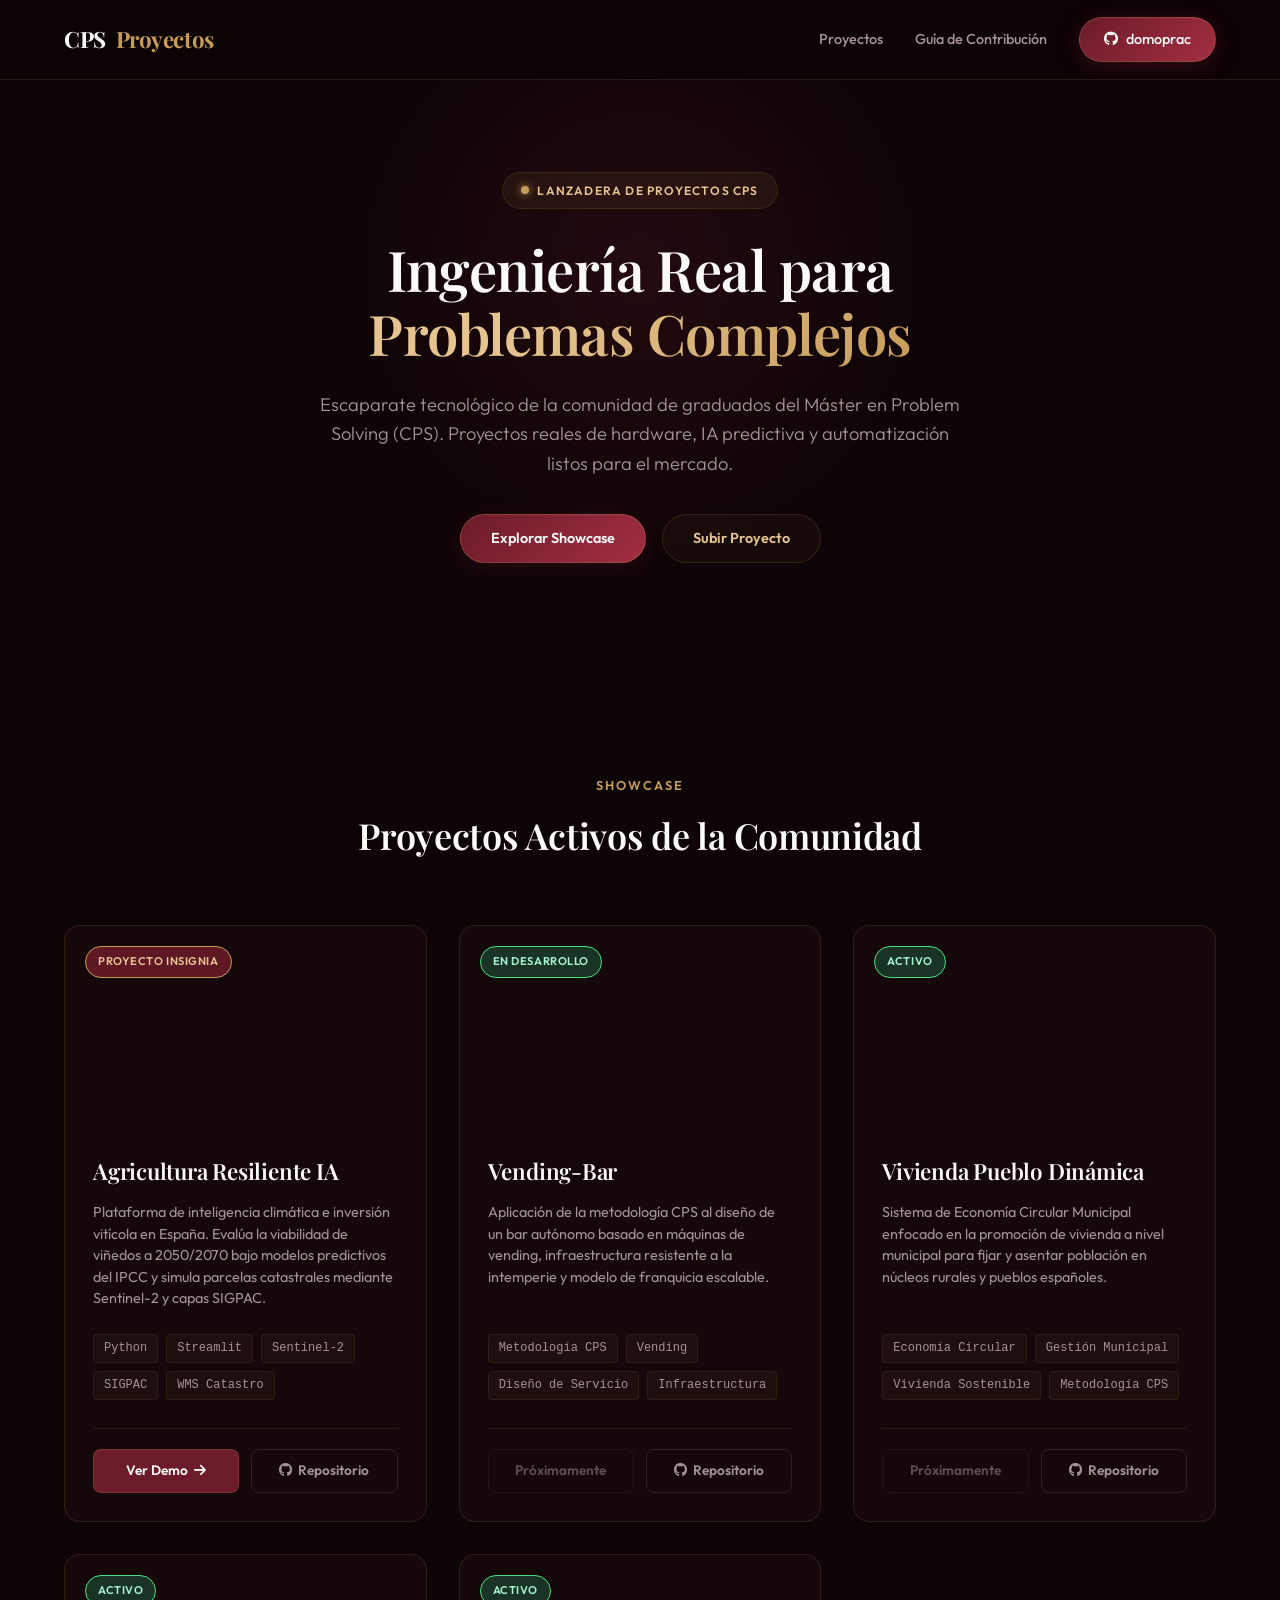
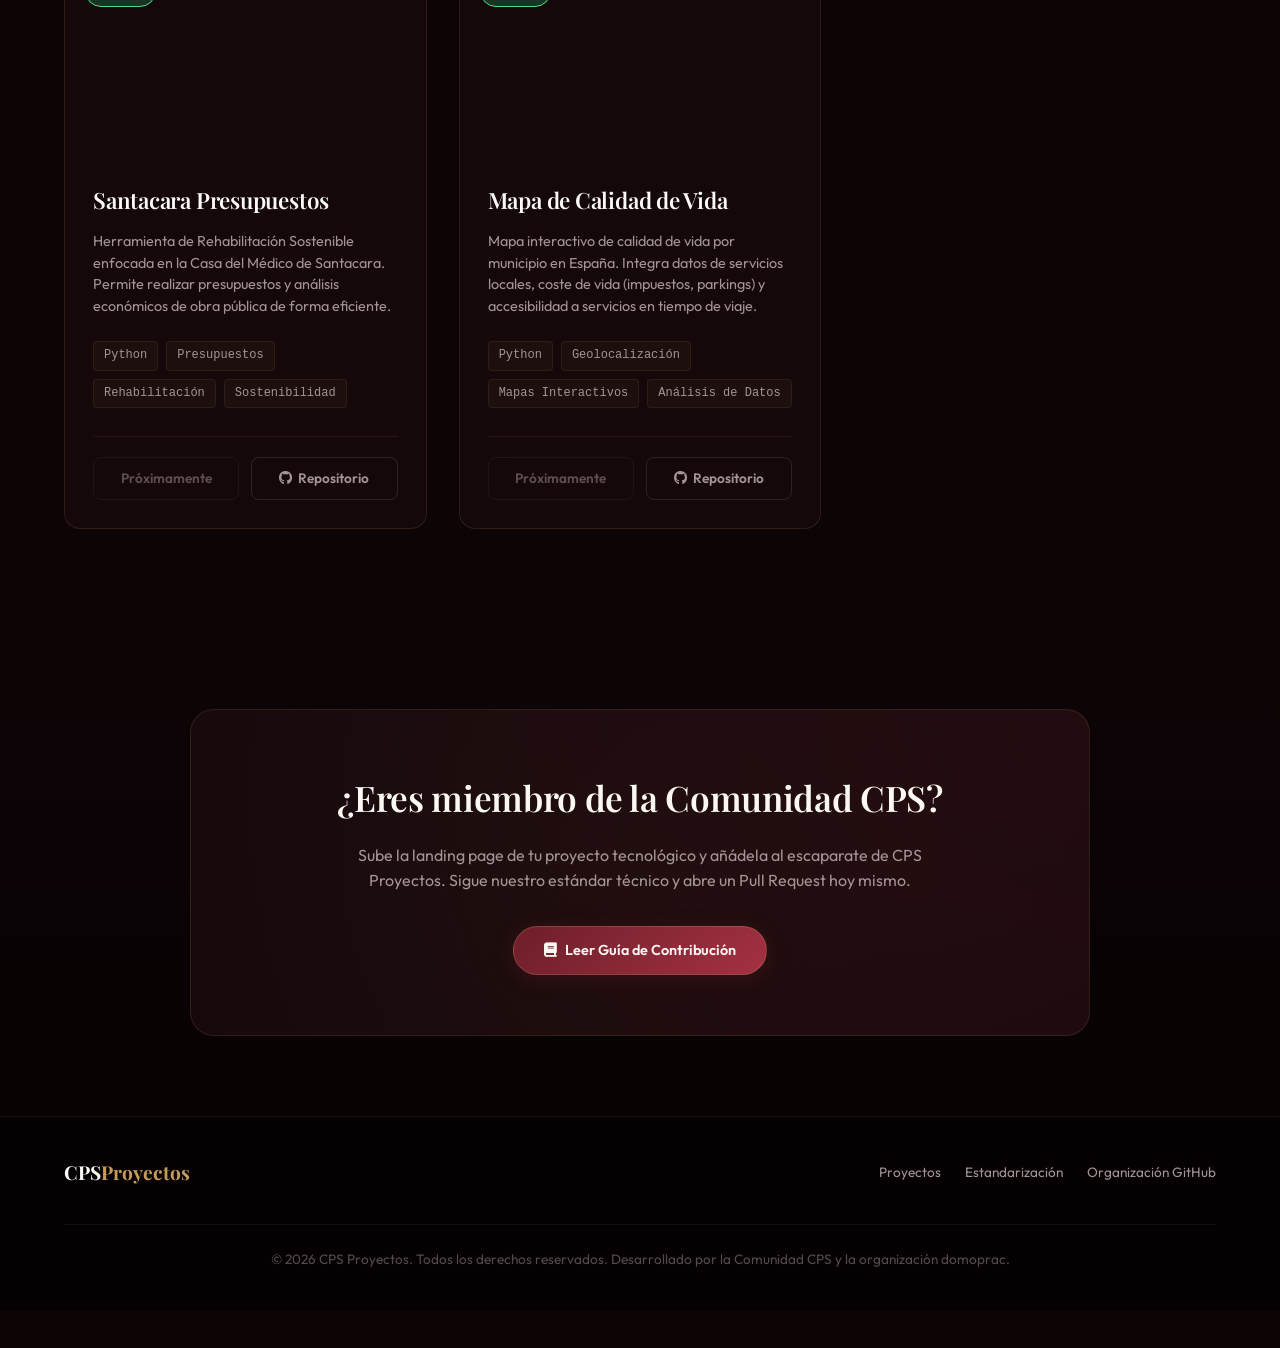
==== index.html @ 8bc6869c "fix: reemplaza proyectos ficticios por repositorios reales de la comunidad" ====
<!DOCTYPE html>
<html lang="es">
<head>
  <meta charset="UTF-8">
  <meta name="viewport" content="width=device-width, initial-scale=1.0">
  <title>CPS Proyectos — Escaparate Tecnológico de la Comunidad CPS</title>
  <meta name="description" content="Plataforma showcase de proyectos tecnológicos creados por la comunidad del Máster en Problem Solving (CPS). Soluciones premium de ingeniería, software y hardware.">
  
  <!-- Google Fonts -->
  <link rel="preconnect" href="https://fonts.googleapis.com">
  <link rel="preconnect" href="https://fonts.gstatic.com" crossorigin>
  <link href="https://fonts.googleapis.com/css2?family=Playfair+Display:ital,wght@0,400;0,600;0,700;1,400&family=Outfit:wght@200;300;400;500;600;700&display=swap" rel="stylesheet">
  
  <!-- FontAwesome Icons -->
  <link rel="stylesheet" href="https://cdnjs.cloudflare.com/ajax/libs/font-awesome/6.4.0/css/all.min.css">
  
  <!-- Hojas de Estilo -->
  <link rel="stylesheet" href="style.css">
</head>
<body>

  <!-- NAVEGACIÓN -->
  <nav>
    <div class="container nav-inner">
      <a href="#" class="brand">
        CPS<span>Proyectos</span>
      </a>
      <div class="nav-links">
        <a href="#proyectos">Proyectos</a>
        <a href="docs/contribucion.md" target="_blank">Guía de Contribución</a>
        <a href="https://github.com/domoprac" target="_blank" class="nav-cta">
          <i class="fab fa-github"></i> domoprac
        </a>
      </div>
    </div>
  </nav>

  <!-- HERO SECTION -->
  <header class="hero">
    <div class="hero-glow"></div>
    <div class="container hero-content">
      <div class="hero-badge">
        <span></span> Lanzadera de Proyectos CPS
      </div>
      <h1 class="hero-title">
        Ingeniería Real para <span>Problemas Complejos</span>
      </h1>
      <p class="hero-subtitle">
        Escaparate tecnológico de la comunidad de graduados del Máster en Problem Solving (CPS). Proyectos reales de hardware, IA predictiva y automatización listos para el mercado.
      </p>
      <div class="hero-actions">
        <a href="#proyectos" class="btn btn-primary">Explorar Showcase</a>
        <a href="docs/contribucion.md" target="_blank" class="btn btn-secondary">Subir Proyecto</a>
      </div>
    </div>
  </header>

  <!-- SECCIÓN SHOWCASE -->
  <main id="proyectos" class="showcase-section">
    <div class="container">
      <div class="section-header">
        <span class="section-tag">Showcase</span>
        <h2 class="section-title">Proyectos Activos de la Comunidad</h2>
      </div>

      <div class="projects-grid">
        
        <!-- PROYECTO 1: AGRICULTURA RESILIENTE IA -->
        <article class="project-card">
          <div class="card-header-img" style="background-image: url('https://images.unsplash.com/photo-1506377247377-2a5b3b417ebb?auto=format&fit=crop&w=800&q=80');">
            <span class="card-badge badge-featured">Proyecto Insignia</span>
          </div>
          <div class="card-content">
            <h3 class="card-title">Agricultura Resiliente IA</h3>
            <p class="card-description">
              Plataforma de inteligencia climática e inversión vitícola en España. Evalúa la viabilidad de viñedos a 2050/2070 bajo modelos predictivos del IPCC y simula parcelas catastrales mediante Sentinel-2 y capas SIGPAC.
            </p>
            <div class="card-tech-stack">
              <span class="tech-tag">Python</span>
              <span class="tech-tag">Streamlit</span>
              <span class="tech-tag">Sentinel-2</span>
              <span class="tech-tag">SIGPAC</span>
              <span class="tech-tag">WMS Catastro</span>
            </div>
            <div class="card-footer">
              <a href="agro/" class="card-btn card-btn-primary">
                Ver Demo <i class="fas fa-arrow-right"></i>
              </a>
              <a href="https://github.com/domoprac/agricultura-resiliente" target="_blank" class="card-btn card-btn-secondary">
                <i class="fab fa-github"></i> Repositorio
              </a>
            </div>
          </div>
        </article>

        <!-- PROYECTO 2: VENDING-BAR -->
        <article class="project-card">
          <div class="card-header-img" style="background-image: url('https://images.unsplash.com/photo-1513558161293-cdaf765ed2fd?auto=format&fit=crop&w=800&q=80');">
            <span class="card-badge badge-dev">En Desarrollo</span>
          </div>
          <div class="card-content">
            <h3 class="card-title">Vending-Bar</h3>
            <p class="card-description">
              Aplicación de la metodología CPS al diseño de un bar autónomo basado en máquinas de vending, infraestructura resistente a la intemperie y modelo de franquicia escalable.
            </p>
            <div class="card-tech-stack">
              <span class="tech-tag">Metodología CPS</span>
              <span class="tech-tag">Vending</span>
              <span class="tech-tag">Diseño de Servicio</span>
              <span class="tech-tag">Infraestructura</span>
            </div>
            <div class="card-footer">
              <span class="card-btn card-btn-secondary" style="cursor: not-allowed; opacity: 0.5;">
                Próximamente
              </span>
              <a href="https://github.com/domoprac/Vending-Bar" target="_blank" class="card-btn card-btn-secondary">
                <i class="fab fa-github"></i> Repositorio
              </a>
            </div>
          </div>
        </article>

        <!-- PROYECTO 3: VIVIENDA PUEBLO DINÁMICA -->
        <article class="project-card">
          <div class="card-header-img" style="background-image: url('https://images.unsplash.com/photo-1564013799919-ab600027ffc6?auto=format&fit=crop&w=800&q=80');">
            <span class="card-badge badge-dev">Activo</span>
          </div>
          <div class="card-content">
            <h3 class="card-title">Vivienda Pueblo Dinámica</h3>
            <p class="card-description">
              Sistema de Economía Circular Municipal enfocado en la promoción de vivienda a nivel municipal para fijar y asentar población en núcleos rurales y pueblos españoles.
            </p>
            <div class="card-tech-stack">
              <span class="tech-tag">Economía Circular</span>
              <span class="tech-tag">Gestión Municipal</span>
              <span class="tech-tag">Vivienda Sostenible</span>
              <span class="tech-tag">Metodología CPS</span>
            </div>
            <div class="card-footer">
              <span class="card-btn card-btn-secondary" style="cursor: not-allowed; opacity: 0.5;">
                Próximamente
              </span>
              <a href="https://github.com/domoprac/vivienda-pueblo-dinamica" target="_blank" class="card-btn card-btn-secondary">
                <i class="fab fa-github"></i> Repositorio
              </a>
            </div>
          </div>
        </article>

        <!-- PROYECTO 4: SANTACARA PRESUPUESTOS -->
        <article class="project-card">
          <div class="card-header-img" style="background-image: url('https://images.unsplash.com/photo-1554224155-8d04cb21cd6c?auto=format&fit=crop&w=800&q=80');">
            <span class="card-badge badge-dev">Activo</span>
          </div>
          <div class="card-content">
            <h3 class="card-title">Santacara Presupuestos</h3>
            <p class="card-description">
              Herramienta de Rehabilitación Sostenible enfocada en la Casa del Médico de Santacara. Permite realizar presupuestos y análisis económicos de obra pública de forma eficiente.
            </p>
            <div class="card-tech-stack">
              <span class="tech-tag">Python</span>
              <span class="tech-tag">Presupuestos</span>
              <span class="tech-tag">Rehabilitación</span>
              <span class="tech-tag">Sostenibilidad</span>
            </div>
            <div class="card-footer">
              <span class="card-btn card-btn-secondary" style="cursor: not-allowed; opacity: 0.5;">
                Próximamente
              </span>
              <a href="https://github.com/domoprac/santacara-presupuestos" target="_blank" class="card-btn card-btn-secondary">
                <i class="fab fa-github"></i> Repositorio
              </a>
            </div>
          </div>
        </article>

        <!-- PROYECTO 5: MAPA DE CALIDAD DE VIDA -->
        <article class="project-card">
          <div class="card-header-img" style="background-image: url('https://images.unsplash.com/photo-1524661135-423995f22d0b?auto=format&fit=crop&w=800&q=80');">
            <span class="card-badge badge-dev">Activo</span>
          </div>
          <div class="card-content">
            <h3 class="card-title">Mapa de Calidad de Vida</h3>
            <p class="card-description">
              Mapa interactivo de calidad de vida por municipio en España. Integra datos de servicios locales, coste de vida (impuestos, parkings) y accesibilidad a servicios en tiempo de viaje.
            </p>
            <div class="card-tech-stack">
              <span class="tech-tag">Python</span>
              <span class="tech-tag">Geolocalización</span>
              <span class="tech-tag">Mapas Interactivos</span>
              <span class="tech-tag">Análisis de Datos</span>
            </div>
            <div class="card-footer">
              <span class="card-btn card-btn-secondary" style="cursor: not-allowed; opacity: 0.5;">
                Próximamente
              </span>
              <a href="https://github.com/domoprac/mapa-calidad-vida" target="_blank" class="card-btn card-btn-secondary">
                <i class="fab fa-github"></i> Repositorio
              </a>
            </div>
          </div>
        </article>

      </div>
    </div>
  </main>

  <!-- CTA SECCIÓN: COLABORAR -->
  <section class="cta-section">
    <div class="container">
      <div class="cta-box">
        <h2 class="cta-title">¿Eres miembro de la Comunidad CPS?</h2>
        <p class="cta-text">
          Sube la landing page de tu proyecto tecnológico y añádela al escaparate de CPS Proyectos. Sigue nuestro estándar técnico y abre un Pull Request hoy mismo.
        </p>
        <a href="docs/contribucion.md" target="_blank" class="btn btn-primary">
          <i class="fas fa-book"></i> Leer Guía de Contribución
        </a>
      </div>
    </div>
  </section>

  <!-- FOOTER -->
  <footer>
    <div class="container footer-inner">
      <div class="footer-logo">
        CPS<span>Proyectos</span>
      </div>
      <div class="footer-links">
        <a href="#proyectos">Proyectos</a>
        <a href="docs/contribucion.md" target="_blank">Estandarización</a>
        <a href="https://github.com/domoprac" target="_blank">Organización GitHub</a>
      </div>
      <div class="footer-copyright">
        &copy; 2026 CPS Proyectos. Todos los derechos reservados. Desarrollado por la Comunidad CPS y la organización domoprac.
      </div>
    </div>
  </footer>

  <!-- Script para cambiar el estilo del nav al hacer scroll -->
  <script>
    window.addEventListener('scroll', () => {
      const nav = document.querySelector('nav');
      if (window.scrollY > 50) {
        nav.classList.add('scrolled');
      } else {
        nav.classList.remove('scrolled');
      }
    });
  </script>
</body>
</html>
---- style.css ----
/* ==========================================================================
   CPS PROYECTOS — HOJA DE ESTILOS CENTRAL (TEMA PREMIUM OSCURO)
   ========================================================================== */

:root {
  --bg-dark:       #0d0406; /* Negro vino profundo */
  --bg-card:       #15080b; /* Fondo de tarjeta tintado de uva/vino */
  --wine:          #6b1b29; /* Borgoña oscuro */
  --wine-light:    #a32e42; /* Burdeos vivo */
  --wine-glow:     rgba(163, 46, 66, 0.15); /* Resplandor rojo vino */
  --gold:          #c69c59; /* Dorado envejecido */
  --gold-dark:     #9a7337; /* Dorado oscuro */
  --gold-light:    #e5c48f; /* Dorado brillante */
  --cream:         #fcfaf6; /* Crema suave */
  --text-light:    #f5f0eb; /* Texto principal claro */
  --text-muted:    #a39396; /* Texto secundario apagado */
  --border-dark:   rgba(198, 156, 89, 0.15); /* Bordes dorados sutiles */
  --border-light:  rgba(163, 46, 66, 0.2); /* Bordes rojizos sutiles */
  --transition:    all 0.4s cubic-bezier(0.16, 1, 0.3, 1);
  --shadow-glow:   0 8px 32px rgba(107, 27, 41, 0.2);
}

/* 1. RESET Y ESTILOS BASE */
*, *::before, *::after {
  box-sizing: border-box;
  margin: 0;
  padding: 0;
}

html {
  scroll-behavior: smooth;
  font-size: 16px;
}

body {
  font-family: 'Outfit', sans-serif;
  background-color: var(--bg-dark);
  color: var(--text-light);
  overflow-x: hidden;
  line-height: 1.6;
}

/* 2. TIPOGRAFÍA */
h1, h2, h3, .font-serif {
  font-family: 'Playfair Display', serif;
  font-weight: 600;
  letter-spacing: -0.01em;
}

/* Contenedor responsivo */
.container {
  max-width: 1200px;
  margin: 0 auto;
  padding: 0 24px;
}

/* 3. NAVEGACIÓN PREMIUM */
nav {
  position: fixed;
  top: 0;
  left: 0;
  right: 0;
  z-index: 100;
  background: rgba(13, 4, 6, 0.85);
  backdrop-filter: blur(20px);
  -webkit-backdrop-filter: blur(20px);
  border-bottom: 1px solid var(--border-dark);
  height: 80px;
  display: flex;
  align-items: center;
  transition: var(--transition);
}

nav.scrolled {
  height: 70px;
  background: rgba(13, 4, 6, 0.95);
  border-bottom-color: rgba(198, 156, 89, 0.3);
}

.nav-inner {
  display: flex;
  justify-content: space-between;
  align-items: center;
  width: 100%;
}

.brand {
  display: flex;
  align-items: center;
  gap: 10px;
  font-family: 'Playfair Display', serif;
  font-size: 1.4rem;
  font-weight: 700;
  color: var(--cream);
  text-decoration: none;
  letter-spacing: -0.02em;
}

.brand span {
  color: var(--gold);
}

.nav-links {
  display: flex;
  gap: 32px;
  align-items: center;
}

.nav-links a {
  color: var(--text-muted);
  text-decoration: none;
  font-size: 0.9rem;
  font-weight: 500;
  transition: var(--transition);
}

.nav-links a:hover {
  color: var(--gold);
}

.nav-cta {
  background: linear-gradient(135deg, var(--wine) 0%, var(--wine-light) 100%);
  color: var(--cream) !important;
  padding: 10px 24px;
  border-radius: 50px;
  font-weight: 600;
  font-size: 0.85rem;
  box-shadow: 0 4px 20px rgba(107, 27, 41, 0.4);
  border: 1px solid rgba(198, 156, 89, 0.25);
  display: flex;
  align-items: center;
  gap: 8px;
}

.nav-cta:hover {
  transform: translateY(-2px);
  box-shadow: 0 6px 24px rgba(163, 46, 66, 0.6);
}

/* 4. HERO SECTION (CINEMÁTICO) */
.hero {
  position: relative;
  min-height: 75vh;
  display: flex;
  align-items: center;
  padding-top: 140px;
  padding-bottom: 80px;
  background: 
    linear-gradient(180deg, rgba(13, 4, 6, 0.8) 0%, var(--bg-dark) 100%),
    url('https://images.unsplash.com/photo-1451187580459-43490279c0fa?auto=format&fit=crop&w=1920&q=80') center/cover no-repeat;
  text-align: center;
}

.hero-glow {
  position: absolute;
  top: 40%;
  left: 50%;
  transform: translate(-50%, -50%);
  width: 600px;
  height: 600px;
  background: radial-gradient(circle, var(--wine-glow) 0%, transparent 70%);
  pointer-events: none;
  z-index: 0;
}

.hero-content {
  position: relative;
  z-index: 1;
  max-width: 800px;
  margin: 0 auto;
}

.hero-badge {
  display: inline-flex;
  align-items: center;
  gap: 8px;
  background: rgba(198, 156, 89, 0.08);
  border: 1px solid var(--border-dark);
  padding: 8px 18px;
  border-radius: 50px;
  color: var(--gold-light);
  font-size: 0.75rem;
  font-weight: 600;
  letter-spacing: 0.1em;
  text-transform: uppercase;
  margin-bottom: 28px;
  backdrop-filter: blur(10px);
}

.hero-badge span {
  display: inline-block;
  width: 8px;
  height: 8px;
  background: var(--gold);
  border-radius: 50%;
  box-shadow: 0 0 8px var(--gold);
}

.hero-title {
  font-size: 3.5rem;
  line-height: 1.15;
  color: var(--cream);
  margin-bottom: 24px;
}

.hero-title span {
  background: linear-gradient(135deg, var(--gold-light) 30%, var(--gold) 100%);
  -webkit-background-clip: text;
  -webkit-text-fill-color: transparent;
}

.hero-subtitle {
  font-size: 1.15rem;
  color: var(--text-muted);
  max-width: 650px;
  margin: 0 auto 36px auto;
  font-weight: 300;
}

.hero-actions {
  display: flex;
  justify-content: center;
  gap: 16px;
}

.btn {
  display: inline-flex;
  align-items: center;
  gap: 8px;
  padding: 12px 30px;
  border-radius: 50px;
  font-weight: 600;
  font-size: 0.9rem;
  text-decoration: none;
  transition: var(--transition);
  cursor: pointer;
}

.btn-primary {
  background: linear-gradient(135deg, var(--wine) 0%, var(--wine-light) 100%);
  color: var(--cream);
  border: 1px solid rgba(198, 156, 89, 0.25);
  box-shadow: 0 4px 20px rgba(107, 27, 41, 0.3);
}

.btn-primary:hover {
  transform: translateY(-2px);
  box-shadow: 0 8px 28px rgba(163, 46, 66, 0.5);
  border-color: var(--gold);
}

.btn-secondary {
  background: rgba(198, 156, 89, 0.05);
  color: var(--gold-light);
  border: 1px solid var(--border-dark);
}

.btn-secondary:hover {
  background: rgba(198, 156, 89, 0.12);
  transform: translateY(-2px);
  border-color: var(--gold);
}

/* 5. GRID SHOWCASE (PROYECTOS) */
.showcase-section {
  padding: 100px 0;
  background-color: var(--bg-dark);
  position: relative;
}

.section-header {
  text-align: center;
  margin-bottom: 60px;
}

.section-tag {
  color: var(--gold);
  text-transform: uppercase;
  font-size: 0.8rem;
  letter-spacing: 0.15em;
  font-weight: 600;
  margin-bottom: 12px;
  display: block;
}

.section-title {
  font-size: 2.25rem;
  color: var(--cream);
}

.projects-grid {
  display: grid;
  grid-template-columns: repeat(auto-fill, minmax(350px, 1fr));
  gap: 32px;
}

/* TARJETAS DE PROYECTO PREMIUM */
.project-card {
  background: var(--bg-card);
  border: 1px solid var(--border-dark);
  border-radius: 16px;
  overflow: hidden;
  transition: var(--transition);
  display: flex;
  flex-direction: column;
  position: relative;
}

.project-card:hover {
  transform: translateY(-6px);
  border-color: rgba(198, 156, 89, 0.4);
  box-shadow: var(--shadow-glow);
}

.card-header-img {
  height: 200px;
  position: relative;
  background-size: cover;
  background-position: center;
  overflow: hidden;
}

.card-header-img::before {
  content: '';
  position: absolute;
  top: 0;
  left: 0;
  right: 0;
  bottom: 0;
  background: linear-gradient(180deg, rgba(21, 8, 11, 0.1) 40%, var(--bg-card) 100%);
  z-index: 1;
}

.project-card:hover .card-header-img {
  filter: brightness(1.1);
}

.card-badge {
  position: absolute;
  top: 20px;
  left: 20px;
  z-index: 2;
  font-size: 0.7rem;
  font-weight: 600;
  text-transform: uppercase;
  letter-spacing: 0.05em;
  padding: 6px 12px;
  border-radius: 50px;
  backdrop-filter: blur(8px);
}

.badge-featured {
  background: rgba(107, 27, 41, 0.85);
  border: 1px solid var(--gold);
  color: var(--gold-light);
}

.badge-dev {
  background: rgba(26, 61, 43, 0.85);
  border: 1px solid #4ade80;
  color: #a7f3d0;
}

.badge-soon {
  background: rgba(30, 41, 59, 0.85);
  border: 1px solid rgba(255, 255, 255, 0.2);
  color: #cbd5e1;
}

.card-content {
  padding: 28px;
  flex-grow: 1;
  display: flex;
  flex-direction: column;
}

.card-title {
  font-size: 1.4rem;
  color: var(--cream);
  margin-bottom: 12px;
}

.card-description {
  color: var(--text-muted);
  font-size: 0.9rem;
  margin-bottom: 24px;
  flex-grow: 1;
  line-height: 1.5;
}

.card-tech-stack {
  display: flex;
  gap: 8px;
  flex-wrap: wrap;
  margin-bottom: 28px;
}

.tech-tag {
  background: rgba(198, 156, 89, 0.05);
  border: 1px solid rgba(198, 156, 89, 0.1);
  color: var(--text-muted);
  font-size: 0.75rem;
  padding: 4px 10px;
  border-radius: 4px;
  font-family: monospace;
}

.card-footer {
  display: flex;
  gap: 12px;
  border-top: 1px solid rgba(198, 156, 89, 0.1);
  padding-top: 20px;
}

.card-btn {
  flex: 1;
  padding: 10px 16px;
  border-radius: 8px;
  font-size: 0.85rem;
  font-weight: 600;
  text-decoration: none;
  text-align: center;
  transition: var(--transition);
  display: inline-flex;
  justify-content: center;
  align-items: center;
  gap: 6px;
}

.card-btn-primary {
  background: var(--wine);
  color: var(--cream);
  border: 1px solid rgba(198, 156, 89, 0.2);
}

.card-btn-primary:hover {
  background: var(--wine-light);
  border-color: var(--gold);
}

.card-btn-secondary {
  background: transparent;
  color: var(--text-muted);
  border: 1px solid rgba(255, 255, 255, 0.1);
}

.card-btn-secondary:hover {
  background: rgba(255, 255, 255, 0.05);
  color: var(--cream);
  border-color: rgba(255, 255, 255, 0.3);
}

/* 6. CALL TO ACTION SECTION (UNIRSE) */
.cta-section {
  padding: 80px 0;
  background: linear-gradient(180deg, var(--bg-dark) 0%, #080203 100%);
  position: relative;
  overflow: hidden;
}

.cta-box {
  background: radial-gradient(circle at top right, rgba(107, 27, 41, 0.15), transparent), var(--bg-card);
  border: 1px solid var(--border-dark);
  border-radius: 24px;
  padding: 60px 40px;
  text-align: center;
  position: relative;
  overflow: hidden;
  max-width: 900px;
  margin: 0 auto;
}

.cta-box::before {
  content: '';
  position: absolute;
  top: -50%;
  left: -50%;
  width: 200%;
  height: 200%;
  background: radial-gradient(circle, rgba(198, 156, 89, 0.03) 0%, transparent 60%);
  pointer-events: none;
}

.cta-title {
  font-size: 2.2rem;
  color: var(--cream);
  margin-bottom: 16px;
}

.cta-text {
  color: var(--text-muted);
  max-width: 600px;
  margin: 0 auto 32px auto;
  font-size: 1rem;
}

/* 7. FOOTER */
footer {
  background: #050102;
  border-top: 1px solid rgba(198, 156, 89, 0.1);
  padding: 40px 0;
  color: var(--text-muted);
  font-size: 0.85rem;
}

.footer-inner {
  display: flex;
  justify-content: space-between;
  align-items: center;
  flex-wrap: wrap;
  gap: 20px;
}

.footer-logo {
  font-family: 'Playfair Display', serif;
  font-size: 1.2rem;
  font-weight: 700;
  color: var(--cream);
}

.footer-logo span {
  color: var(--gold);
}

.footer-links {
  display: flex;
  gap: 24px;
}

.footer-links a {
  color: var(--text-muted);
  text-decoration: none;
  transition: var(--transition);
}

.footer-links a:hover {
  color: var(--gold-light);
}

.footer-copyright {
  width: 100%;
  text-align: center;
  border-top: 1px solid rgba(255, 255, 255, 0.05);
  padding-top: 24px;
  margin-top: 16px;
  color: rgba(163, 147, 150, 0.5);
}

/* RESPONSIVIDAD ADICIONAL */
@media (max-width: 768px) {
  .hero-title {
    font-size: 2.5rem;
  }
  .hero-subtitle {
    font-size: 1rem;
  }
  .hero-actions {
    flex-direction: column;
    align-items: center;
  }
  .hero-actions .btn {
    width: 100%;
    max-width: 280px;
    justify-content: center;
  }
  .projects-grid {
    grid-template-columns: 1fr;
  }
  .cta-box {
    padding: 40px 20px;
  }
  .cta-title {
    font-size: 1.8rem;
  }
  .footer-inner {
    flex-direction: column;
    text-align: center;
  }
}
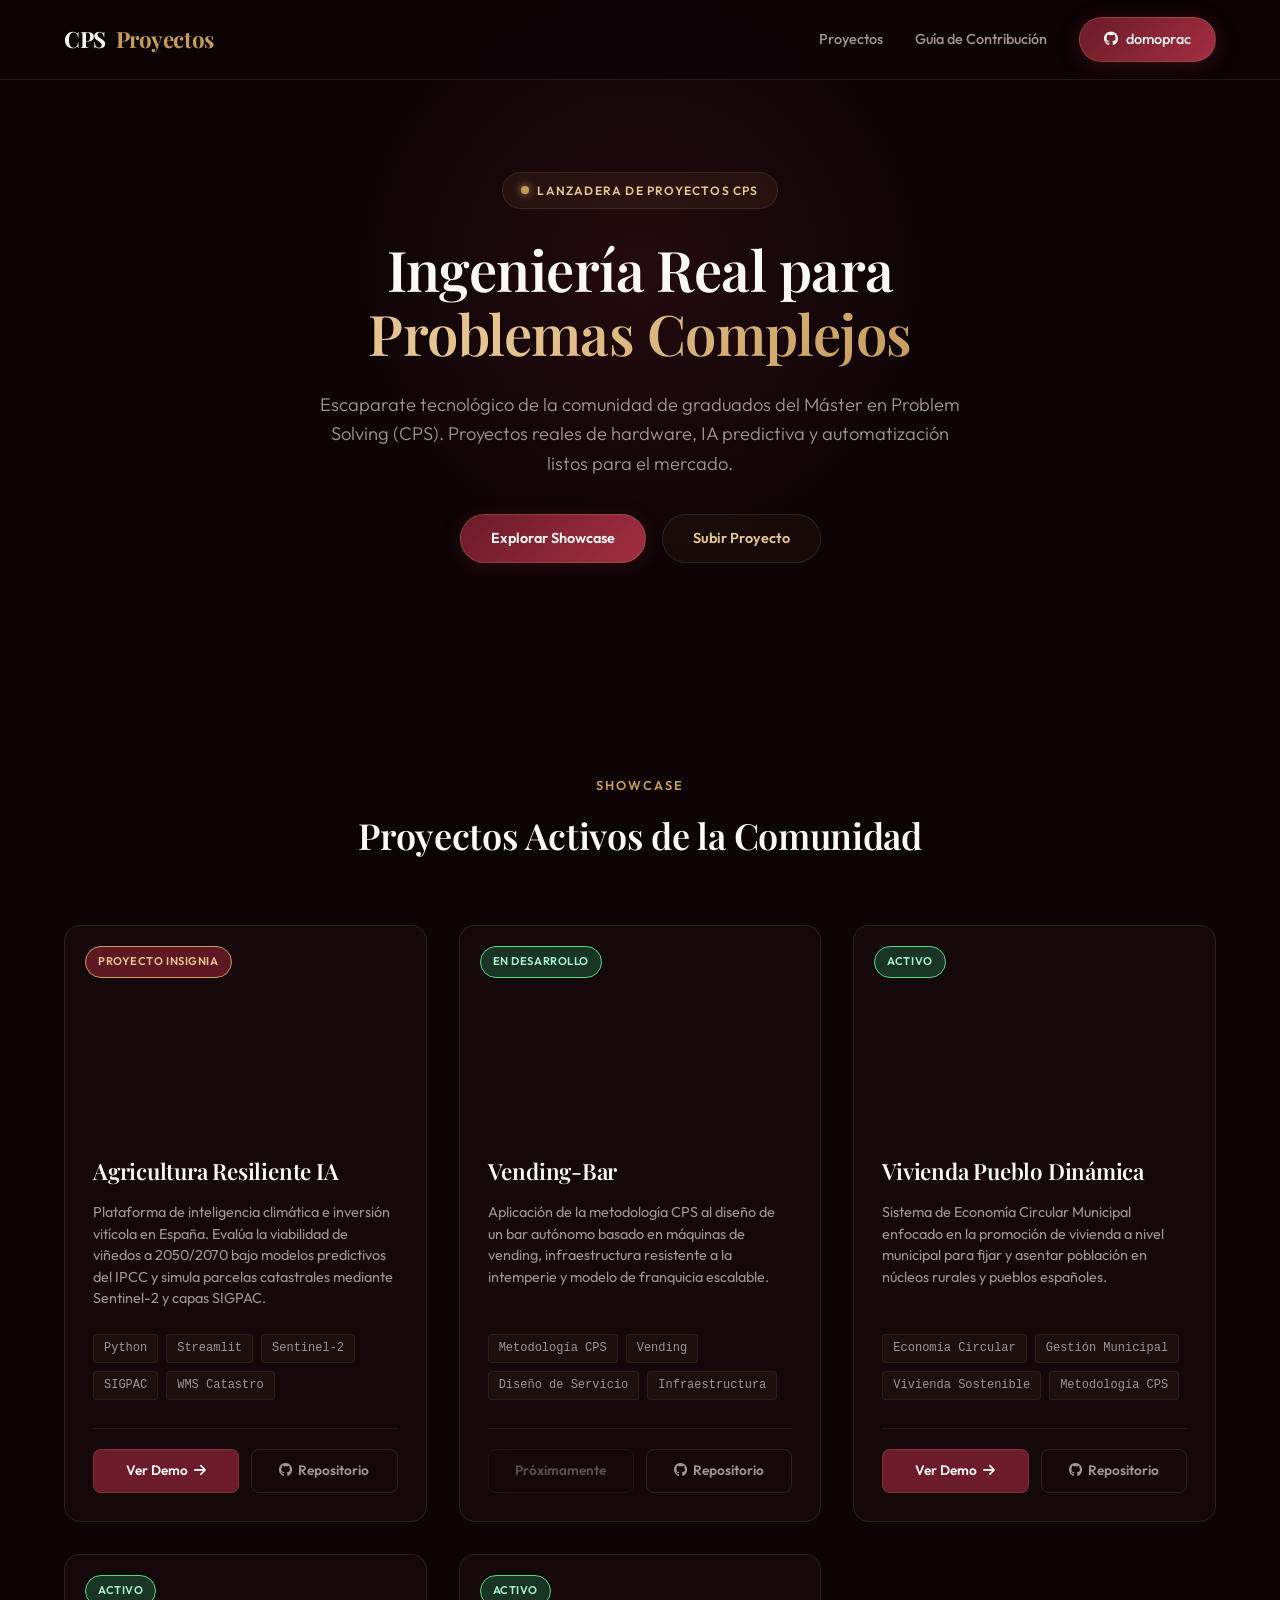
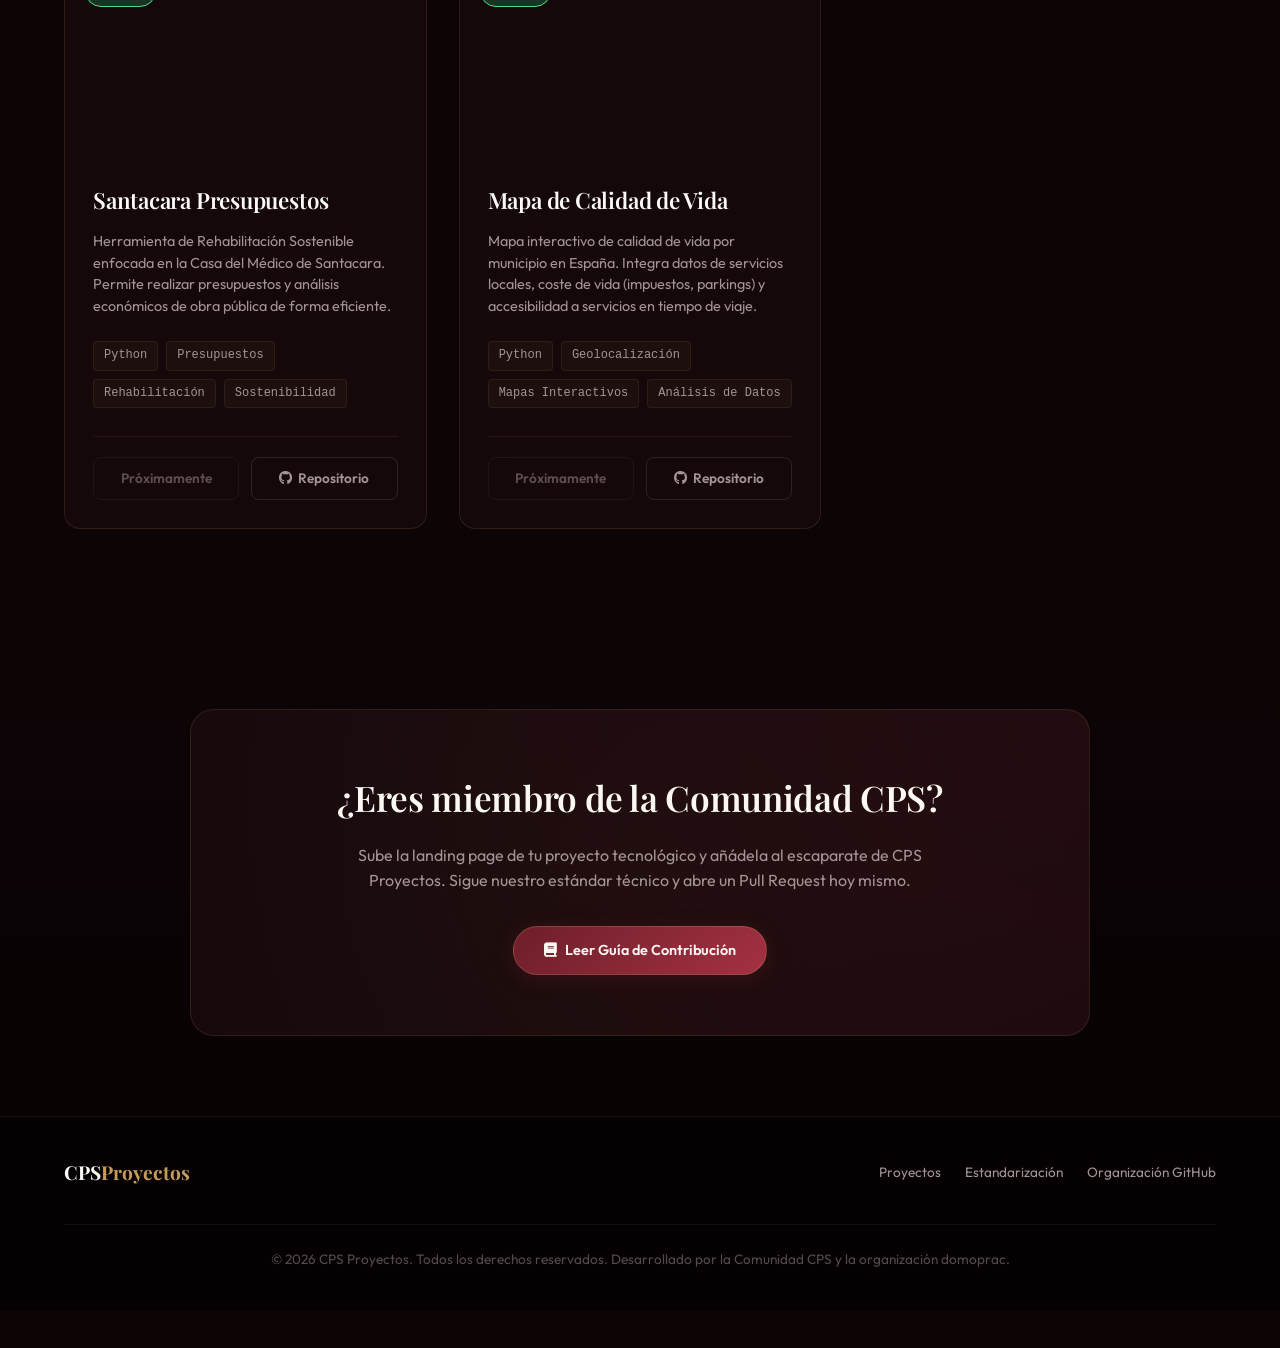
==== commit 82b95bd4: "feat: añade landing page para vivienda-pueblo-dinamica y activa el boton Ver Demo en el showcase" ====
--- a/index.html
+++ b/index.html
@@ -27,7 +27,7 @@
       </a>
       <div class="nav-links">
         <a href="#proyectos">Proyectos</a>
-        <a href="docs/contribucion.md" target="_blank">Guía de Contribución</a>
+        <a href="docs/contribucion.html" target="_blank">Guía de Contribución</a>
         <a href="https://github.com/domoprac" target="_blank" class="nav-cta">
           <i class="fab fa-github"></i> domoprac
         </a>
@@ -50,7 +50,7 @@
       </p>
       <div class="hero-actions">
         <a href="#proyectos" class="btn btn-primary">Explorar Showcase</a>
-        <a href="docs/contribucion.md" target="_blank" class="btn btn-secondary">Subir Proyecto</a>
+        <a href="docs/contribucion.html" target="_blank" class="btn btn-secondary">Subir Proyecto</a>
       </div>
     </div>
   </header>
@@ -137,9 +137,9 @@
               <span class="tech-tag">Metodología CPS</span>
             </div>
             <div class="card-footer">
-              <span class="card-btn card-btn-secondary" style="cursor: not-allowed; opacity: 0.5;">
-                Próximamente
-              </span>
+              <a href="vivienda-pueblo-dinamica/" class="card-btn card-btn-primary">
+                Ver Demo <i class="fas fa-arrow-right"></i>
+              </a>
               <a href="https://github.com/domoprac/vivienda-pueblo-dinamica" target="_blank" class="card-btn card-btn-secondary">
                 <i class="fab fa-github"></i> Repositorio
               </a>
@@ -213,7 +213,7 @@
         <p class="cta-text">
           Sube la landing page de tu proyecto tecnológico y añádela al escaparate de CPS Proyectos. Sigue nuestro estándar técnico y abre un Pull Request hoy mismo.
         </p>
-        <a href="docs/contribucion.md" target="_blank" class="btn btn-primary">
+        <a href="docs/contribucion.html" target="_blank" class="btn btn-primary">
           <i class="fas fa-book"></i> Leer Guía de Contribución
         </a>
       </div>
@@ -228,7 +228,7 @@
       </div>
       <div class="footer-links">
         <a href="#proyectos">Proyectos</a>
-        <a href="docs/contribucion.md" target="_blank">Estandarización</a>
+        <a href="docs/contribucion.html" target="_blank">Estandarización</a>
         <a href="https://github.com/domoprac" target="_blank">Organización GitHub</a>
       </div>
       <div class="footer-copyright">
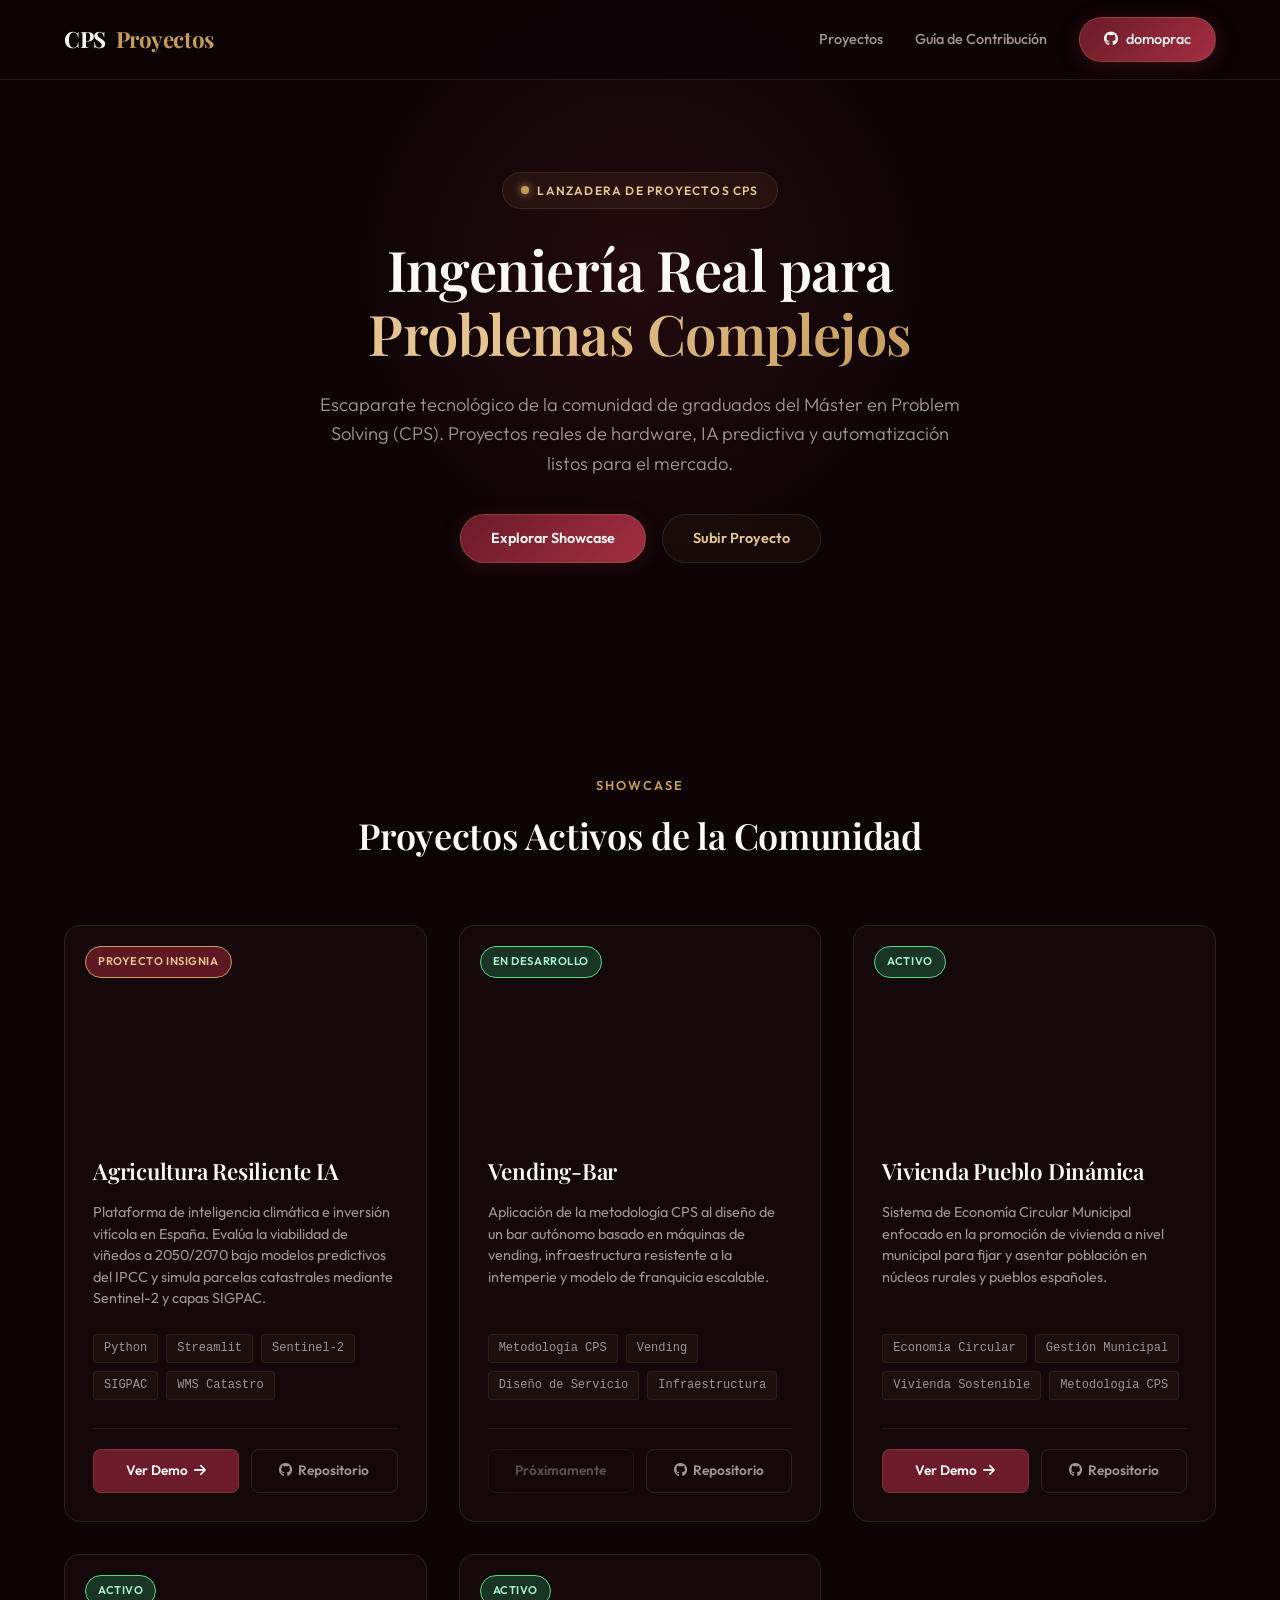
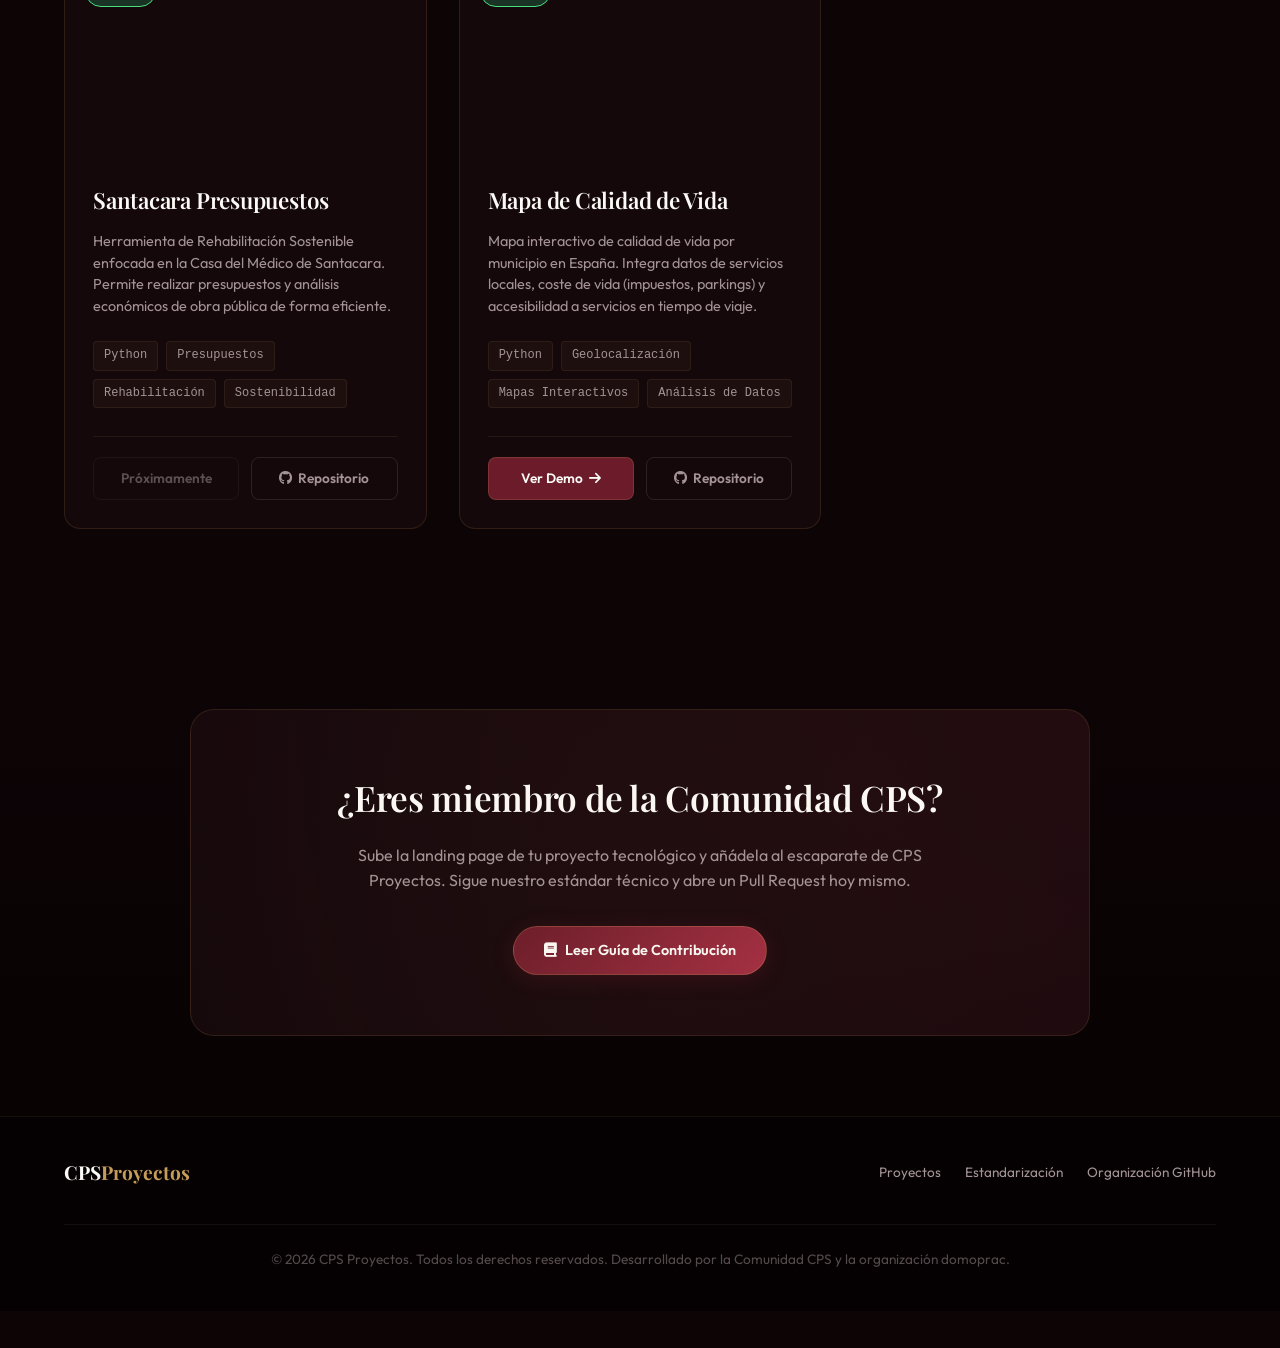
==== commit 6f4f02f0: "feat: añade landing page para mapa-calidad-vida y activa el boton Ver Demo en el showcase" ====
--- a/index.html
+++ b/index.html
@@ -191,9 +191,9 @@
               <span class="tech-tag">Análisis de Datos</span>
             </div>
             <div class="card-footer">
-              <span class="card-btn card-btn-secondary" style="cursor: not-allowed; opacity: 0.5;">
-                Próximamente
-              </span>
+              <a href="mapa-calidad-vida/" class="card-btn card-btn-primary">
+                Ver Demo <i class="fas fa-arrow-right"></i>
+              </a>
               <a href="https://github.com/domoprac/mapa-calidad-vida" target="_blank" class="card-btn card-btn-secondary">
                 <i class="fab fa-github"></i> Repositorio
               </a>
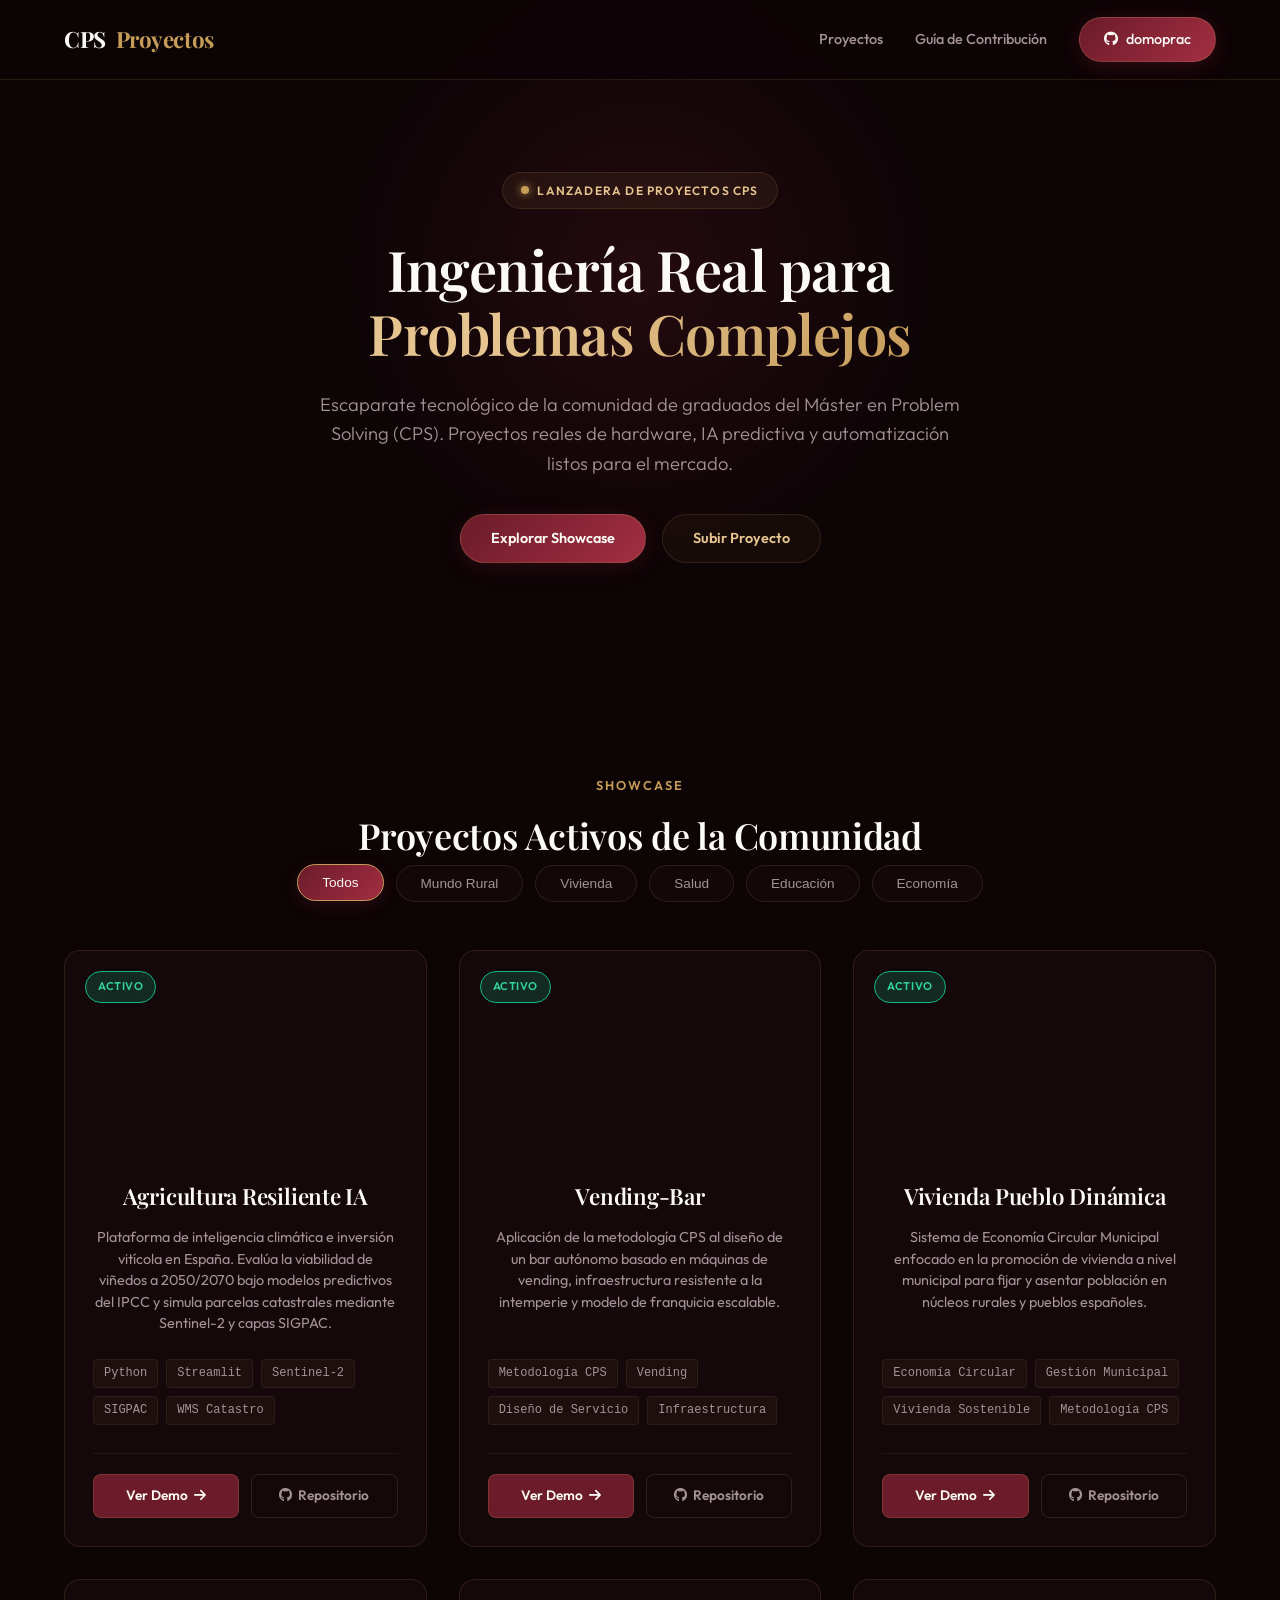
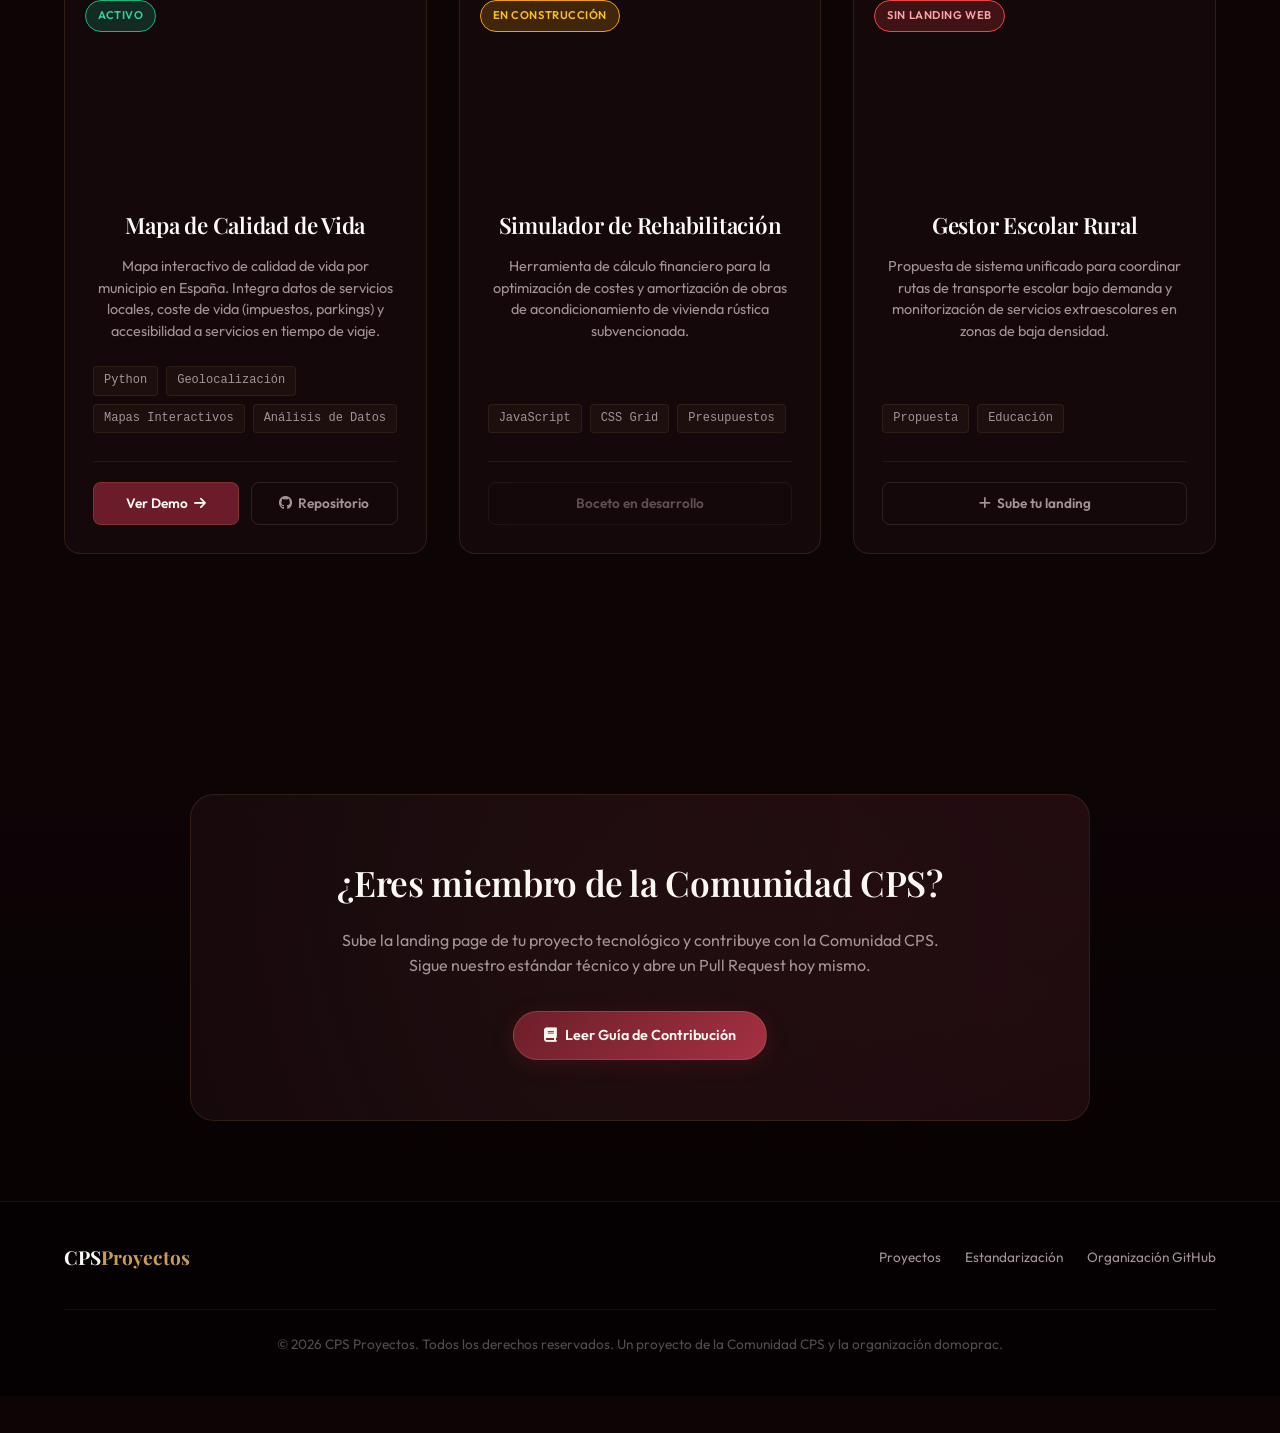
==== commit 6ca659f8: "feat: añade landing para vending-bar, semaforo de estados, filtros de categoria y ajustes de copyrig" ====
--- a/index.html
+++ b/index.html
@@ -61,14 +61,22 @@
       <div class="section-header">
         <span class="section-tag">Showcase</span>
         <h2 class="section-title">Proyectos Activos de la Comunidad</h2>
+      <!-- BARRA DE FILTROS POR CATEGORÍA -->
+      <div class="filter-bar">
+        <button class="filter-btn active" onclick="filterProjects('all')">Todos</button>
+        <button class="filter-btn" onclick="filterProjects('mundo-rural')">Mundo Rural</button>
+        <button class="filter-btn" onclick="filterProjects('vivienda')">Vivienda</button>
+        <button class="filter-btn" onclick="filterProjects('salud')">Salud</button>
+        <button class="filter-btn" onclick="filterProjects('educacion')">Educación</button>
+        <button class="filter-btn" onclick="filterProjects('economia')">Economía</button>
       </div>
 
       <div class="projects-grid">
         
         <!-- PROYECTO 1: AGRICULTURA RESILIENTE IA -->
-        <article class="project-card">
+        <article class="project-card filter-item cat-mundo-rural cat-economia">
           <div class="card-header-img" style="background-image: url('https://images.unsplash.com/photo-1506377247377-2a5b3b417ebb?auto=format&fit=crop&w=800&q=80');">
-            <span class="card-badge badge-featured">Proyecto Insignia</span>
+            <span class="card-badge badge-active">Activo</span>
           </div>
           <div class="card-content">
             <h3 class="card-title">Agricultura Resiliente IA</h3>
@@ -94,9 +102,9 @@
         </article>
 
         <!-- PROYECTO 2: VENDING-BAR -->
-        <article class="project-card">
+        <article class="project-card filter-item cat-economia">
           <div class="card-header-img" style="background-image: url('https://images.unsplash.com/photo-1513558161293-cdaf765ed2fd?auto=format&fit=crop&w=800&q=80');">
-            <span class="card-badge badge-dev">En Desarrollo</span>
+            <span class="card-badge badge-active">Activo</span>
           </div>
           <div class="card-content">
             <h3 class="card-title">Vending-Bar</h3>
@@ -110,9 +118,9 @@
               <span class="tech-tag">Infraestructura</span>
             </div>
             <div class="card-footer">
-              <span class="card-btn card-btn-secondary" style="cursor: not-allowed; opacity: 0.5;">
-                Próximamente
-              </span>
+              <a href="vending-bar/" class="card-btn card-btn-primary">
+                Ver Demo <i class="fas fa-arrow-right"></i>
+              </a>
               <a href="https://github.com/domoprac/Vending-Bar" target="_blank" class="card-btn card-btn-secondary">
                 <i class="fab fa-github"></i> Repositorio
               </a>
@@ -121,9 +129,9 @@
         </article>
 
         <!-- PROYECTO 3: VIVIENDA PUEBLO DINÁMICA -->
-        <article class="project-card">
+        <article class="project-card filter-item cat-mundo-rural cat-vivienda">
           <div class="card-header-img" style="background-image: url('https://images.unsplash.com/photo-1564013799919-ab600027ffc6?auto=format&fit=crop&w=800&q=80');">
-            <span class="card-badge badge-dev">Activo</span>
+            <span class="card-badge badge-active">Activo</span>
           </div>
           <div class="card-content">
             <h3 class="card-title">Vivienda Pueblo Dinámica</h3>
@@ -147,37 +155,10 @@
           </div>
         </article>
 
-        <!-- PROYECTO 4: SANTACARA PRESUPUESTOS -->
-        <article class="project-card">
-          <div class="card-header-img" style="background-image: url('https://images.unsplash.com/photo-1554224155-8d04cb21cd6c?auto=format&fit=crop&w=800&q=80');">
-            <span class="card-badge badge-dev">Activo</span>
-          </div>
-          <div class="card-content">
-            <h3 class="card-title">Santacara Presupuestos</h3>
-            <p class="card-description">
-              Herramienta de Rehabilitación Sostenible enfocada en la Casa del Médico de Santacara. Permite realizar presupuestos y análisis económicos de obra pública de forma eficiente.
-            </p>
-            <div class="card-tech-stack">
-              <span class="tech-tag">Python</span>
-              <span class="tech-tag">Presupuestos</span>
-              <span class="tech-tag">Rehabilitación</span>
-              <span class="tech-tag">Sostenibilidad</span>
-            </div>
-            <div class="card-footer">
-              <span class="card-btn card-btn-secondary" style="cursor: not-allowed; opacity: 0.5;">
-                Próximamente
-              </span>
-              <a href="https://github.com/domoprac/santacara-presupuestos" target="_blank" class="card-btn card-btn-secondary">
-                <i class="fab fa-github"></i> Repositorio
-              </a>
-            </div>
-          </div>
-        </article>
-
-        <!-- PROYECTO 5: MAPA DE CALIDAD DE VIDA -->
-        <article class="project-card">
+        <!-- PROYECTO 4: MAPA DE CALIDAD DE VIDA -->
+        <article class="project-card filter-item cat-mundo-rural cat-salud cat-educacion">
           <div class="card-header-img" style="background-image: url('https://images.unsplash.com/photo-1524661135-423995f22d0b?auto=format&fit=crop&w=800&q=80');">
-            <span class="card-badge badge-dev">Activo</span>
+            <span class="card-badge badge-active">Activo</span>
           </div>
           <div class="card-content">
             <h3 class="card-title">Mapa de Calidad de Vida</h3>
@@ -196,6 +177,51 @@
               </a>
               <a href="https://github.com/domoprac/mapa-calidad-vida" target="_blank" class="card-btn card-btn-secondary">
                 <i class="fab fa-github"></i> Repositorio
+              </a>
+            </div>
+          </div>
+        </article>
+
+        <!-- EJEMPLO EN CONSTRUCCIÓN (AMARILLO) -->
+        <article class="project-card filter-item cat-vivienda cat-economia">
+          <div class="card-header-img" style="background-image: url('https://images.unsplash.com/photo-1504307651254-35680f356dfd?auto=format&fit=crop&w=800&q=80');">
+            <span class="card-badge badge-wip">En Construcción</span>
+          </div>
+          <div class="card-content">
+            <h3 class="card-title">Simulador de Rehabilitación</h3>
+            <p class="card-description">
+              Herramienta de cálculo financiero para la optimización de costes y amortización de obras de acondicionamiento de vivienda rústica subvencionada.
+            </p>
+            <div class="card-tech-stack">
+              <span class="tech-tag">JavaScript</span>
+              <span class="tech-tag">CSS Grid</span>
+              <span class="tech-tag">Presupuestos</span>
+            </div>
+            <div class="card-footer">
+              <span class="card-btn card-btn-secondary" style="cursor: not-allowed; opacity: 0.5; width: 100%;">
+                Boceto en desarrollo
+              </span>
+            </div>
+          </div>
+        </article>
+
+        <!-- EJEMPLO SIN LANDING WEB (ROJO) -->
+        <article class="project-card filter-item cat-salud cat-educacion">
+          <div class="card-header-img" style="background-image: url('https://images.unsplash.com/photo-1516321318423-f06f85e504b3?auto=format&fit=crop&w=800&q=80');">
+            <span class="card-badge badge-no-landing">Sin landing web</span>
+          </div>
+          <div class="card-content">
+            <h3 class="card-title">Gestor Escolar Rural</h3>
+            <p class="card-description">
+              Propuesta de sistema unificado para coordinar rutas de transporte escolar bajo demanda y monitorización de servicios extraescolares en zonas de baja densidad.
+            </p>
+            <div class="card-tech-stack">
+              <span class="tech-tag">Propuesta</span>
+              <span class="tech-tag">Educación</span>
+            </div>
+            <div class="card-footer">
+              <a href="docs/contribucion.html" target="_blank" class="card-btn card-btn-secondary" style="width: 100%;">
+                <i class="fas fa-plus"></i> Sube tu landing
               </a>
             </div>
           </div>
@@ -211,7 +237,7 @@
       <div class="cta-box">
         <h2 class="cta-title">¿Eres miembro de la Comunidad CPS?</h2>
         <p class="cta-text">
-          Sube la landing page de tu proyecto tecnológico y añádela al escaparate de CPS Proyectos. Sigue nuestro estándar técnico y abre un Pull Request hoy mismo.
+          Sube la landing page de tu proyecto tecnológico y contribuye con la Comunidad CPS. Sigue nuestro estándar técnico y abre un Pull Request hoy mismo.
         </p>
         <a href="docs/contribucion.html" target="_blank" class="btn btn-primary">
           <i class="fas fa-book"></i> Leer Guía de Contribución
@@ -232,12 +258,12 @@
         <a href="https://github.com/domoprac" target="_blank">Organización GitHub</a>
       </div>
       <div class="footer-copyright">
-        &copy; 2026 CPS Proyectos. Todos los derechos reservados. Desarrollado por la Comunidad CPS y la organización domoprac.
+        &copy; 2026 CPS Proyectos. Todos los derechos reservados. Un proyecto de la Comunidad CPS y la organización domoprac.
       </div>
     </div>
   </footer>
 
-  <!-- Script para cambiar el estilo del nav al hacer scroll -->
+  <!-- Script para cambiar el estilo del nav al hacer scroll y filtrado de categorías -->
   <script>
     window.addEventListener('scroll', () => {
       const nav = document.querySelector('nav');
@@ -247,6 +273,30 @@
         nav.classList.remove('scrolled');
       }
     });
+
+    function filterProjects(category) {
+      // Actualizar botón activo
+      const buttons = document.querySelectorAll('.filter-btn');
+      buttons.forEach(btn => btn.classList.remove('active'));
+      
+      if (window.event && window.event.target) {
+        window.event.target.classList.add('active');
+      }
+
+      // Filtrar tarjetas
+      const cards = document.querySelectorAll('.filter-item');
+      cards.forEach(card => {
+        if (category === 'all') {
+          card.style.display = 'flex';
+        } else {
+          if (card.classList.contains('cat-' + category)) {
+            card.style.display = 'flex';
+          } else {
+            card.style.display = 'none';
+          }
+        }
+      });
+    }
   </script>
 </body>
 </html>
--- a/style.css
+++ b/style.css
@@ -349,22 +349,52 @@
   backdrop-filter: blur(8px);
 }
 
-.badge-featured {
-  background: rgba(107, 27, 41, 0.85);
-  border: 1px solid var(--gold);
-  color: var(--gold-light);
-}
-
-.badge-dev {
-  background: rgba(26, 61, 43, 0.85);
-  border: 1px solid #4ade80;
-  color: #a7f3d0;
-}
-
-.badge-soon {
-  background: rgba(30, 41, 59, 0.85);
-  border: 1px solid rgba(255, 255, 255, 0.2);
-  color: #cbd5e1;
+/* Colores de Semáforo para Badges */
+.badge-active {
+  background: rgba(16, 185, 129, 0.2);
+  border: 1px solid #10b981;
+  color: #34d399;
+}
+
+.badge-wip {
+  background: rgba(245, 158, 11, 0.2);
+  border: 1px solid #f59e0b;
+  color: #fbbf24;
+}
+
+.badge-no-landing {
+  background: rgba(239, 68, 68, 0.2);
+  border: 1px solid #ef4444;
+  color: #fca5a5;
+}
+
+/* Barra de Filtros por Categoría */
+.filter-bar {
+  display: flex;
+  justify-content: center;
+  gap: 12px;
+  margin-bottom: 48px;
+  flex-wrap: wrap;
+}
+
+.filter-btn {
+  background: rgba(198, 156, 89, 0.03);
+  border: 1px solid rgba(198, 156, 89, 0.15);
+  color: var(--text-muted);
+  padding: 10px 24px;
+  border-radius: 50px;
+  font-size: 0.85rem;
+  font-weight: 500;
+  cursor: pointer;
+  transition: var(--transition);
+}
+
+.filter-btn:hover, .filter-btn.active {
+  background: linear-gradient(135deg, var(--wine) 0%, var(--wine-light) 100%);
+  color: var(--cream);
+  border-color: var(--gold);
+  box-shadow: 0 4px 15px rgba(107, 27, 41, 0.3);
+  transform: translateY(-1px);
 }
 
 .card-content {
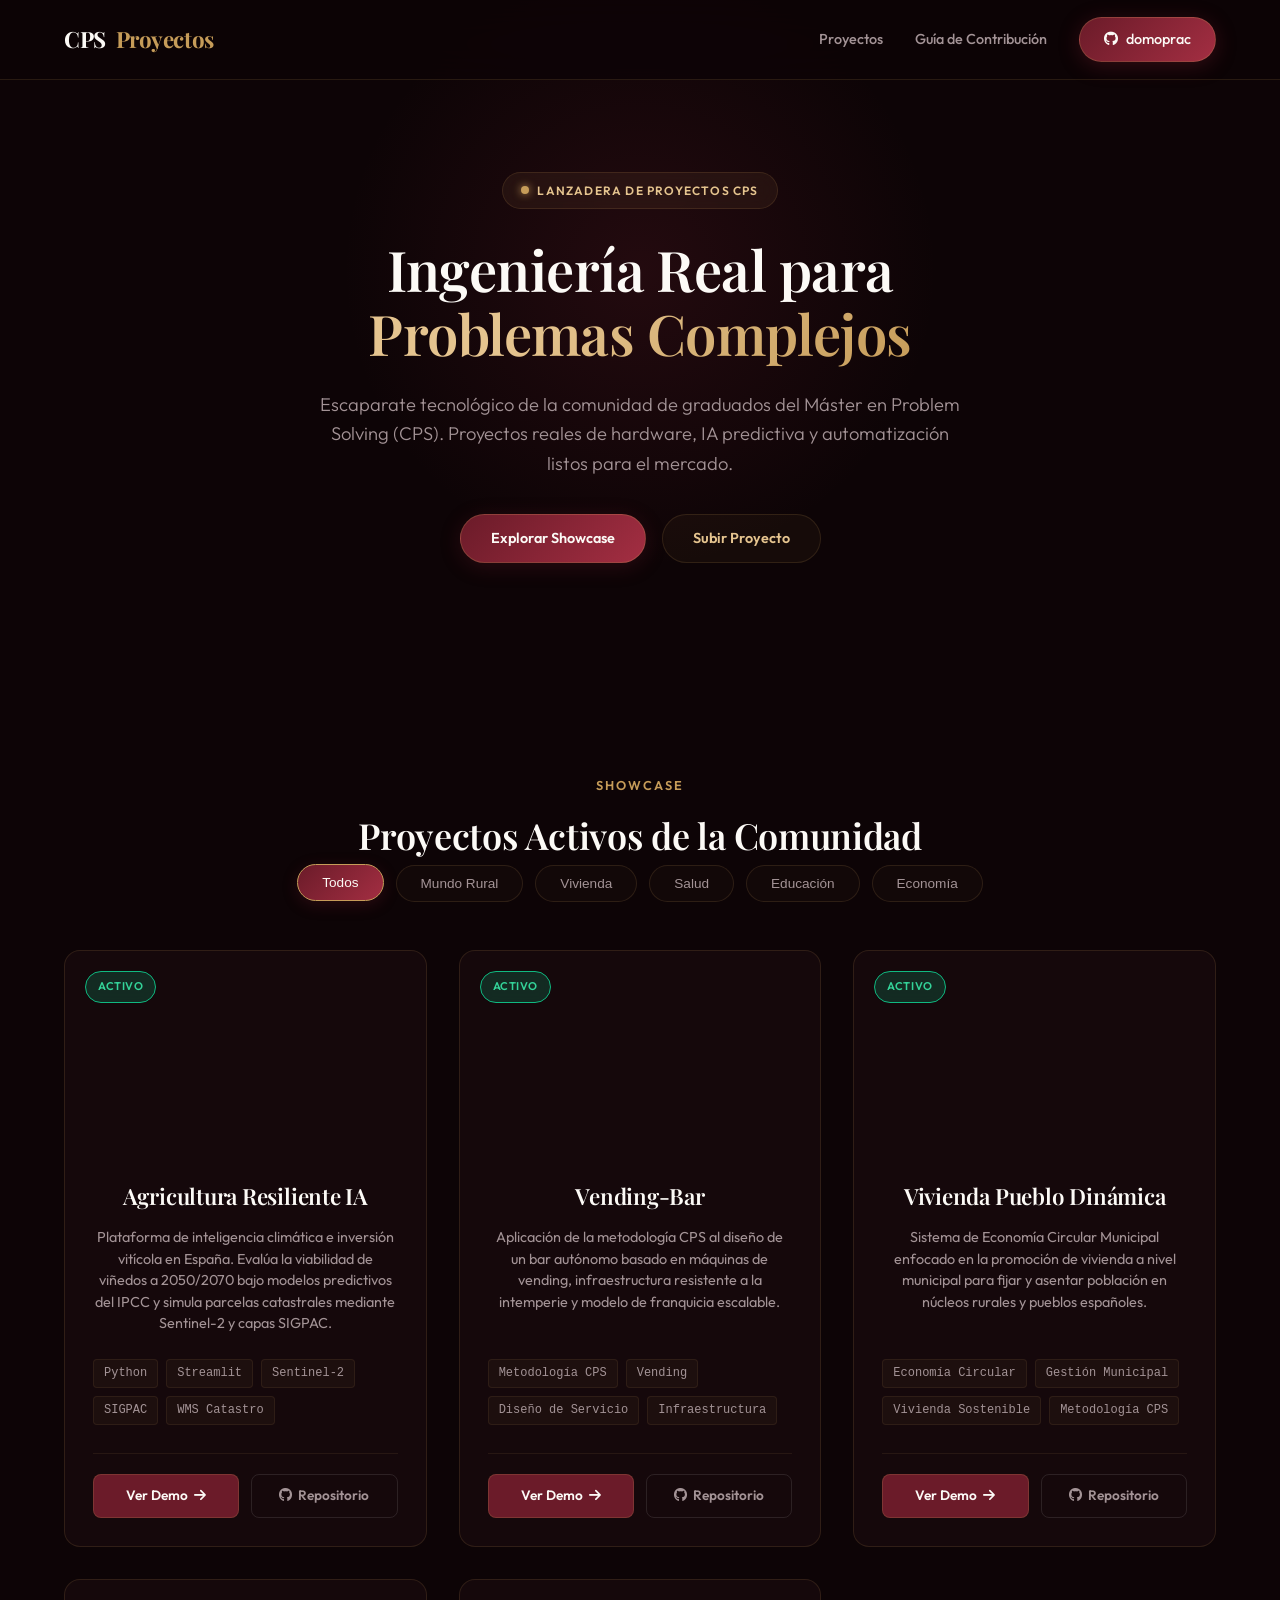
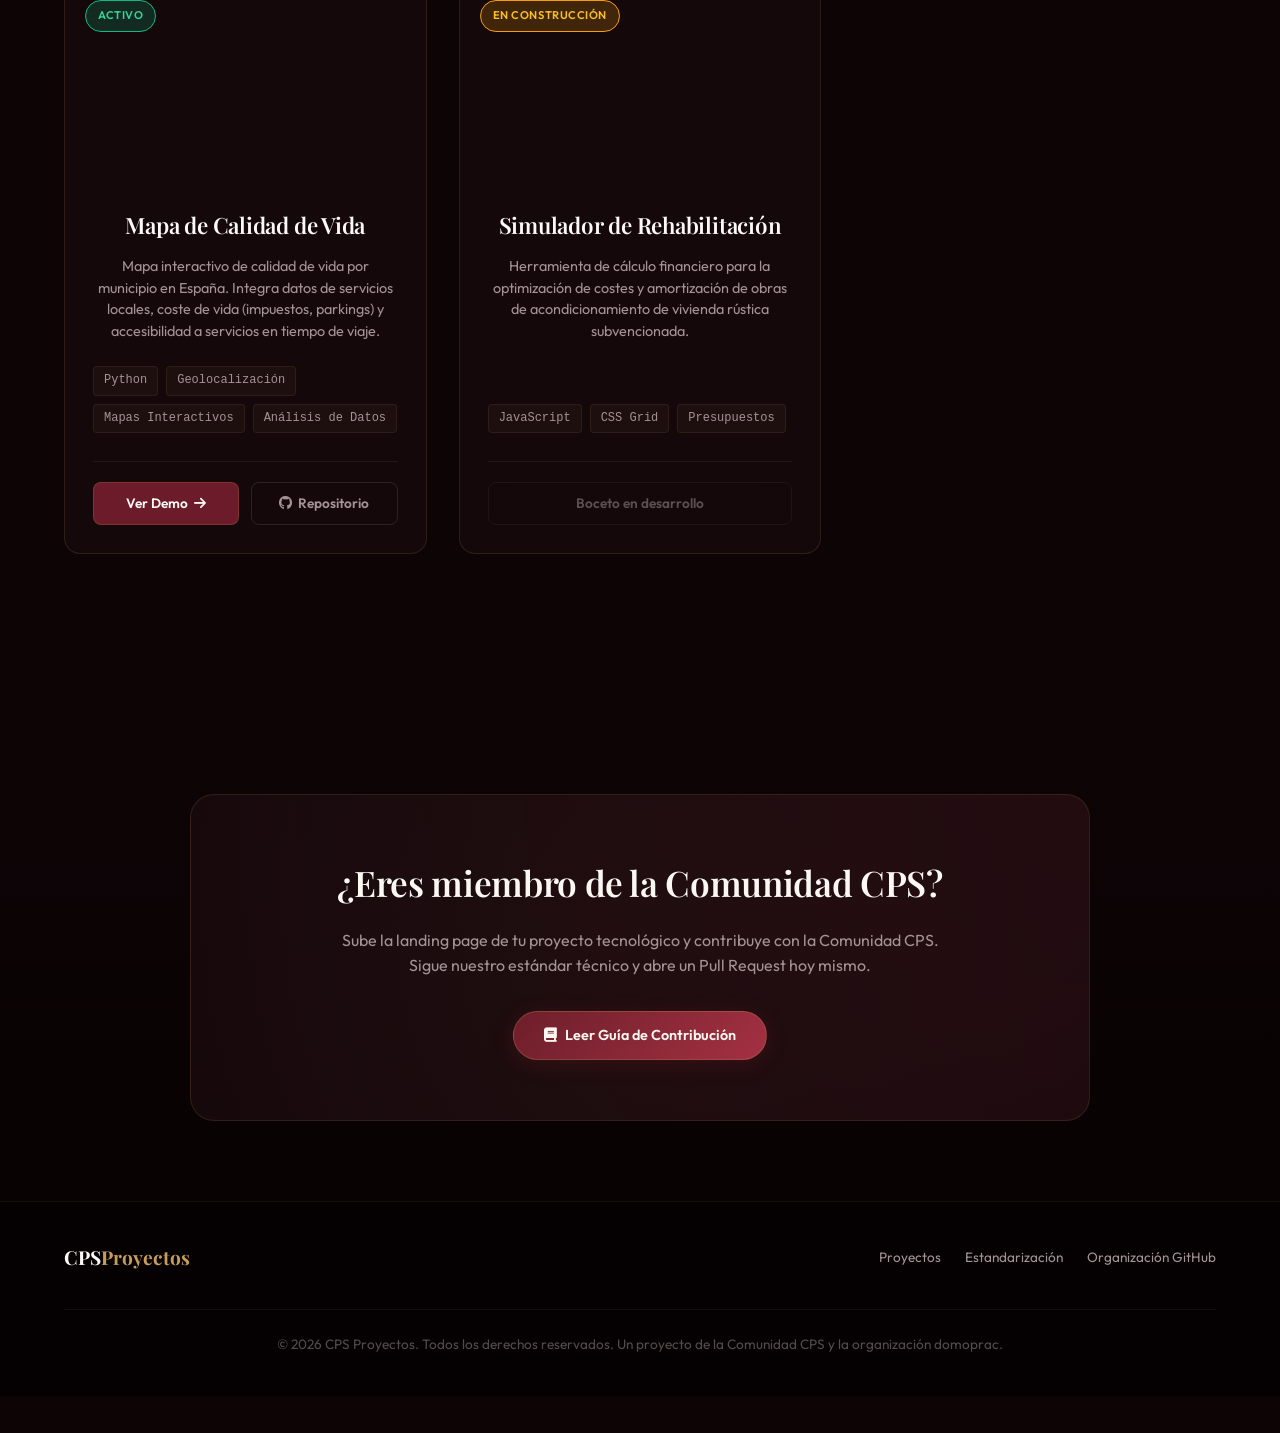
==== commit 0802180d: "fix: remove non-existent Gestor Escolar Rural project card" ====
--- a/index.html
+++ b/index.html
@@ -205,27 +205,7 @@
           </div>
         </article>
 
-        <!-- EJEMPLO SIN LANDING WEB (ROJO) -->
-        <article class="project-card filter-item cat-salud cat-educacion">
-          <div class="card-header-img" style="background-image: url('https://images.unsplash.com/photo-1516321318423-f06f85e504b3?auto=format&fit=crop&w=800&q=80');">
-            <span class="card-badge badge-no-landing">Sin landing web</span>
-          </div>
-          <div class="card-content">
-            <h3 class="card-title">Gestor Escolar Rural</h3>
-            <p class="card-description">
-              Propuesta de sistema unificado para coordinar rutas de transporte escolar bajo demanda y monitorización de servicios extraescolares en zonas de baja densidad.
-            </p>
-            <div class="card-tech-stack">
-              <span class="tech-tag">Propuesta</span>
-              <span class="tech-tag">Educación</span>
-            </div>
-            <div class="card-footer">
-              <a href="docs/contribucion.html" target="_blank" class="card-btn card-btn-secondary" style="width: 100%;">
-                <i class="fas fa-plus"></i> Sube tu landing
-              </a>
-            </div>
-          </div>
-        </article>
+
 
       </div>
     </div>
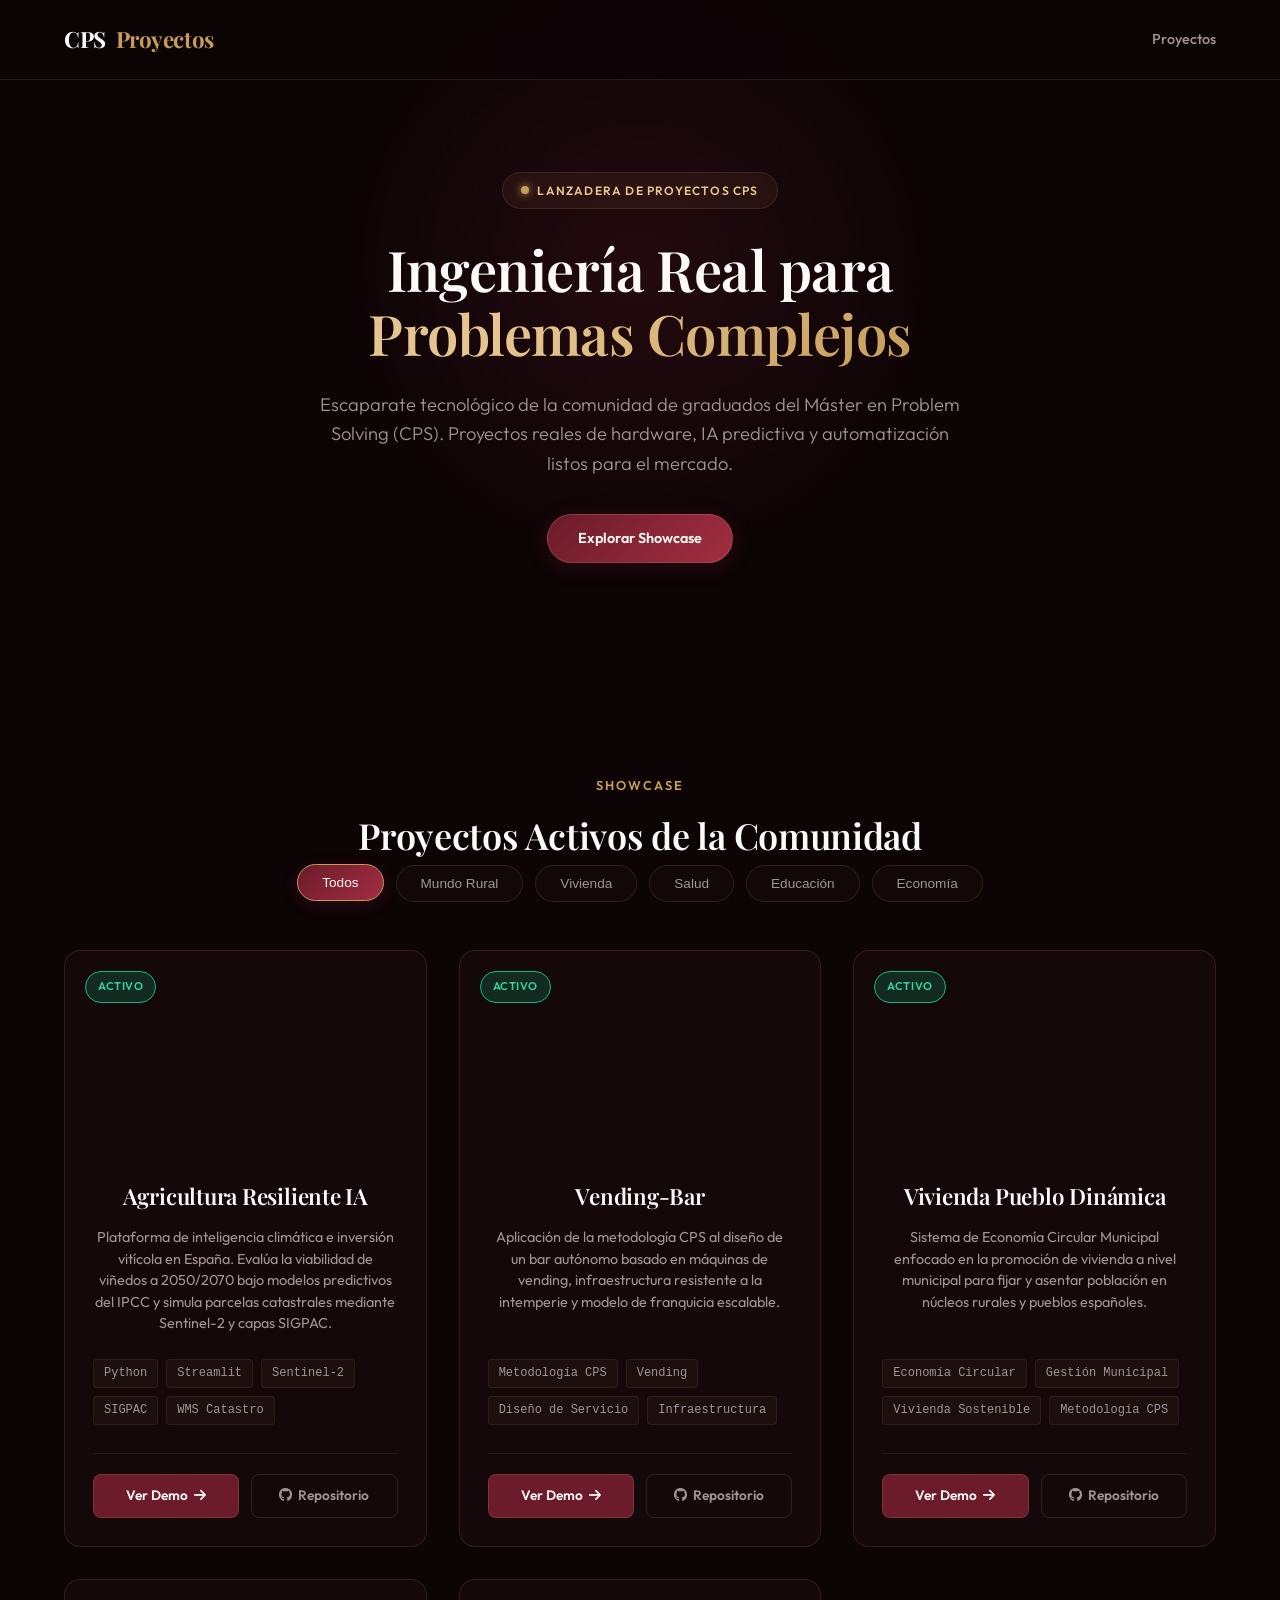
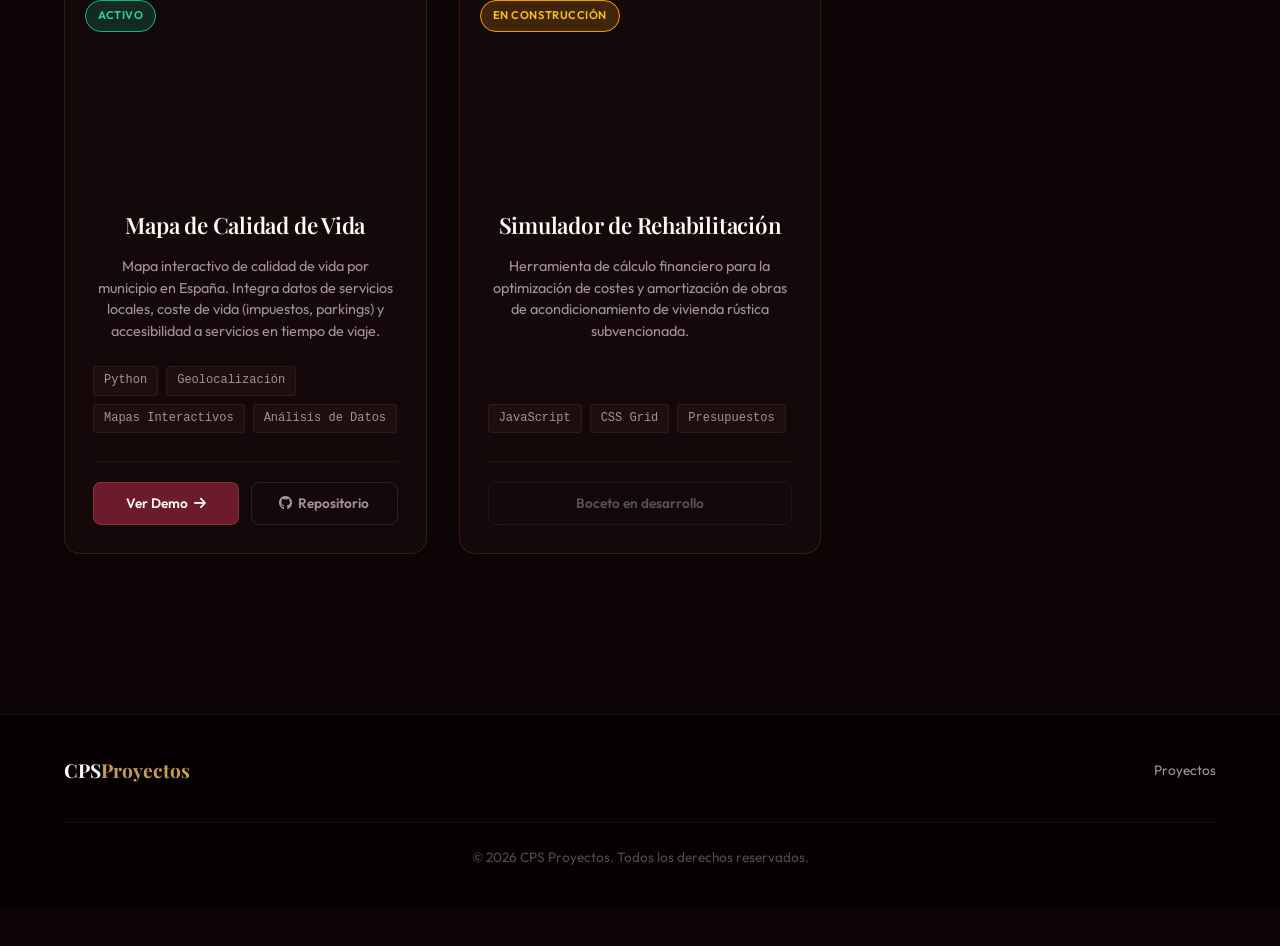
==== commit 25e57849: "fix: remove all community contribution CTA sections and links" ====
--- a/index.html
+++ b/index.html
@@ -27,10 +27,6 @@
       </a>
       <div class="nav-links">
         <a href="#proyectos">Proyectos</a>
-        <a href="docs/contribucion.html" target="_blank">Guía de Contribución</a>
-        <a href="https://github.com/domoprac" target="_blank" class="nav-cta">
-          <i class="fab fa-github"></i> domoprac
-        </a>
       </div>
     </div>
   </nav>
@@ -50,7 +46,6 @@
       </p>
       <div class="hero-actions">
         <a href="#proyectos" class="btn btn-primary">Explorar Showcase</a>
-        <a href="docs/contribucion.html" target="_blank" class="btn btn-secondary">Subir Proyecto</a>
       </div>
     </div>
   </header>
@@ -211,20 +206,7 @@
     </div>
   </main>
 
-  <!-- CTA SECCIÓN: COLABORAR -->
-  <section class="cta-section">
-    <div class="container">
-      <div class="cta-box">
-        <h2 class="cta-title">¿Eres miembro de la Comunidad CPS?</h2>
-        <p class="cta-text">
-          Sube la landing page de tu proyecto tecnológico y contribuye con la Comunidad CPS. Sigue nuestro estándar técnico y abre un Pull Request hoy mismo.
-        </p>
-        <a href="docs/contribucion.html" target="_blank" class="btn btn-primary">
-          <i class="fas fa-book"></i> Leer Guía de Contribución
-        </a>
-      </div>
-    </div>
-  </section>
+
 
   <!-- FOOTER -->
   <footer>
@@ -234,11 +216,9 @@
       </div>
       <div class="footer-links">
         <a href="#proyectos">Proyectos</a>
-        <a href="docs/contribucion.html" target="_blank">Estandarización</a>
-        <a href="https://github.com/domoprac" target="_blank">Organización GitHub</a>
       </div>
       <div class="footer-copyright">
-        &copy; 2026 CPS Proyectos. Todos los derechos reservados. Un proyecto de la Comunidad CPS y la organización domoprac.
+        &copy; 2026 CPS Proyectos. Todos los derechos reservados.
       </div>
     </div>
   </footer>
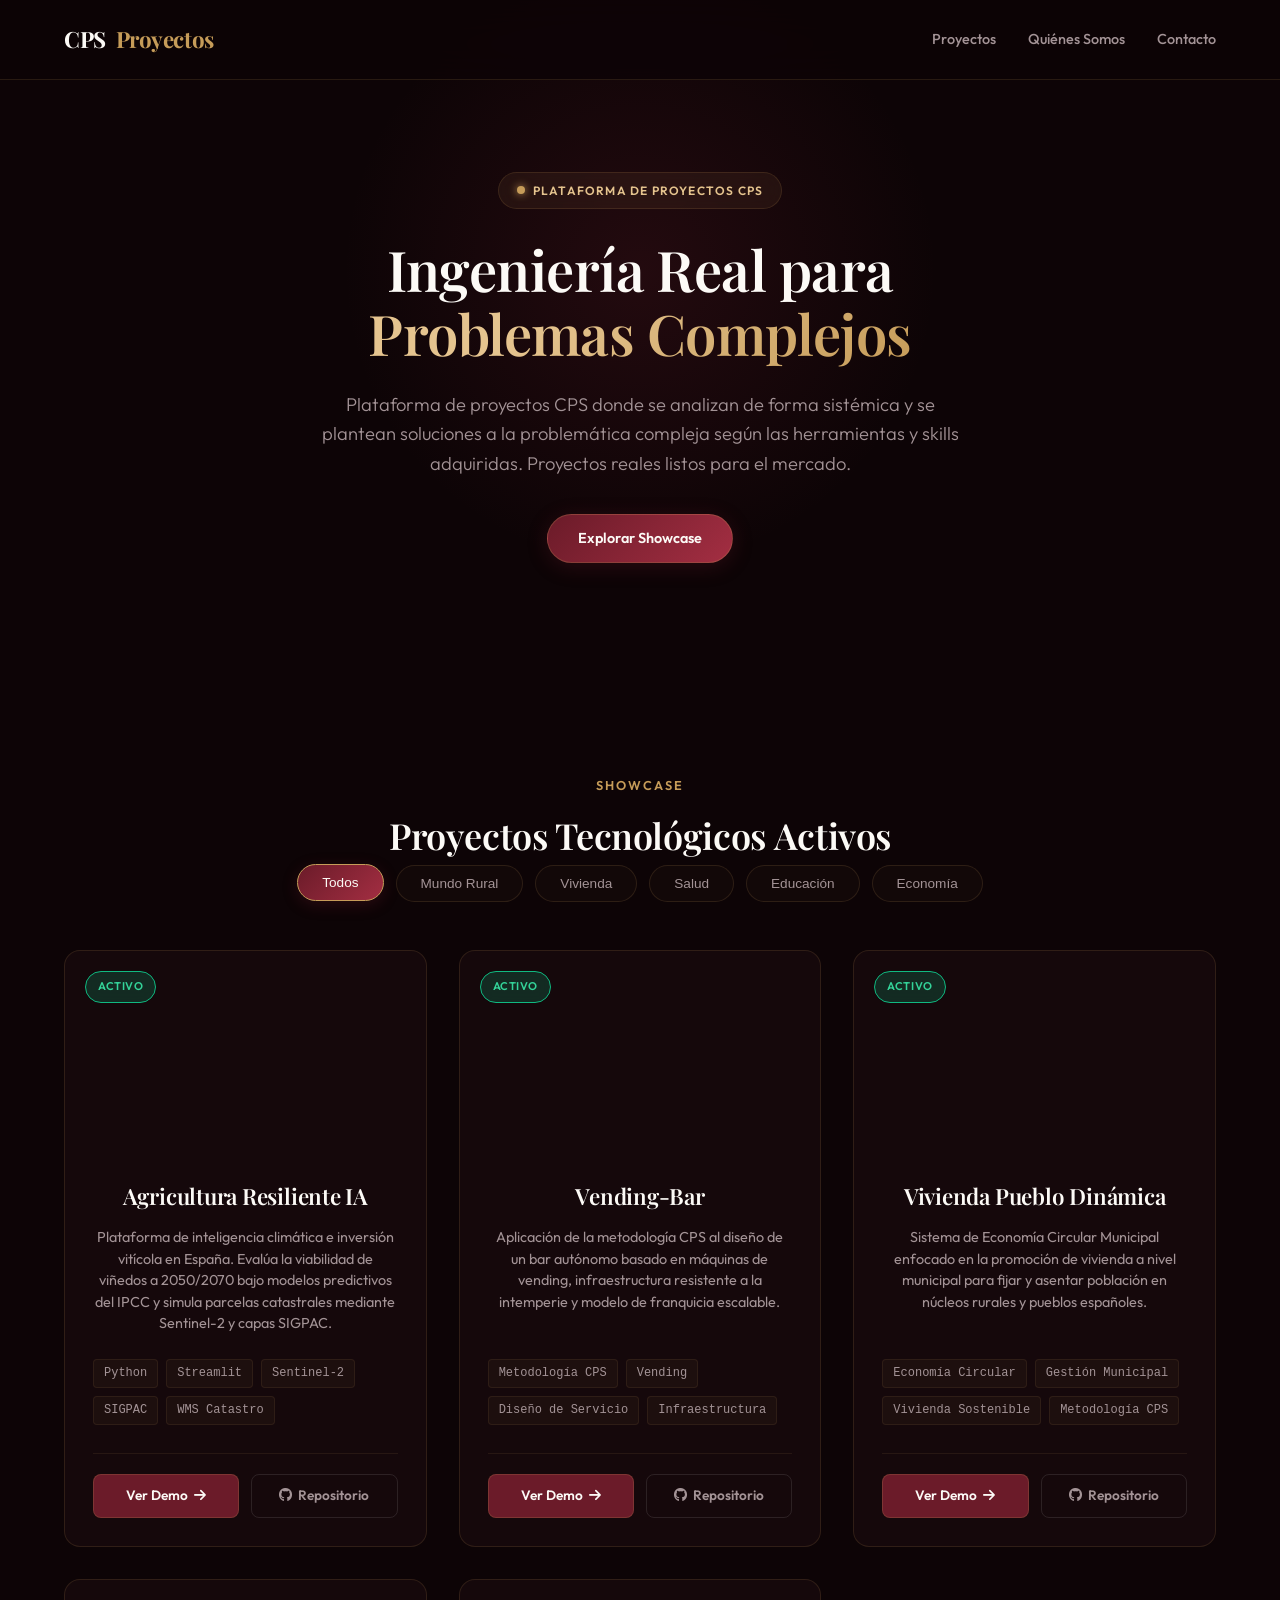
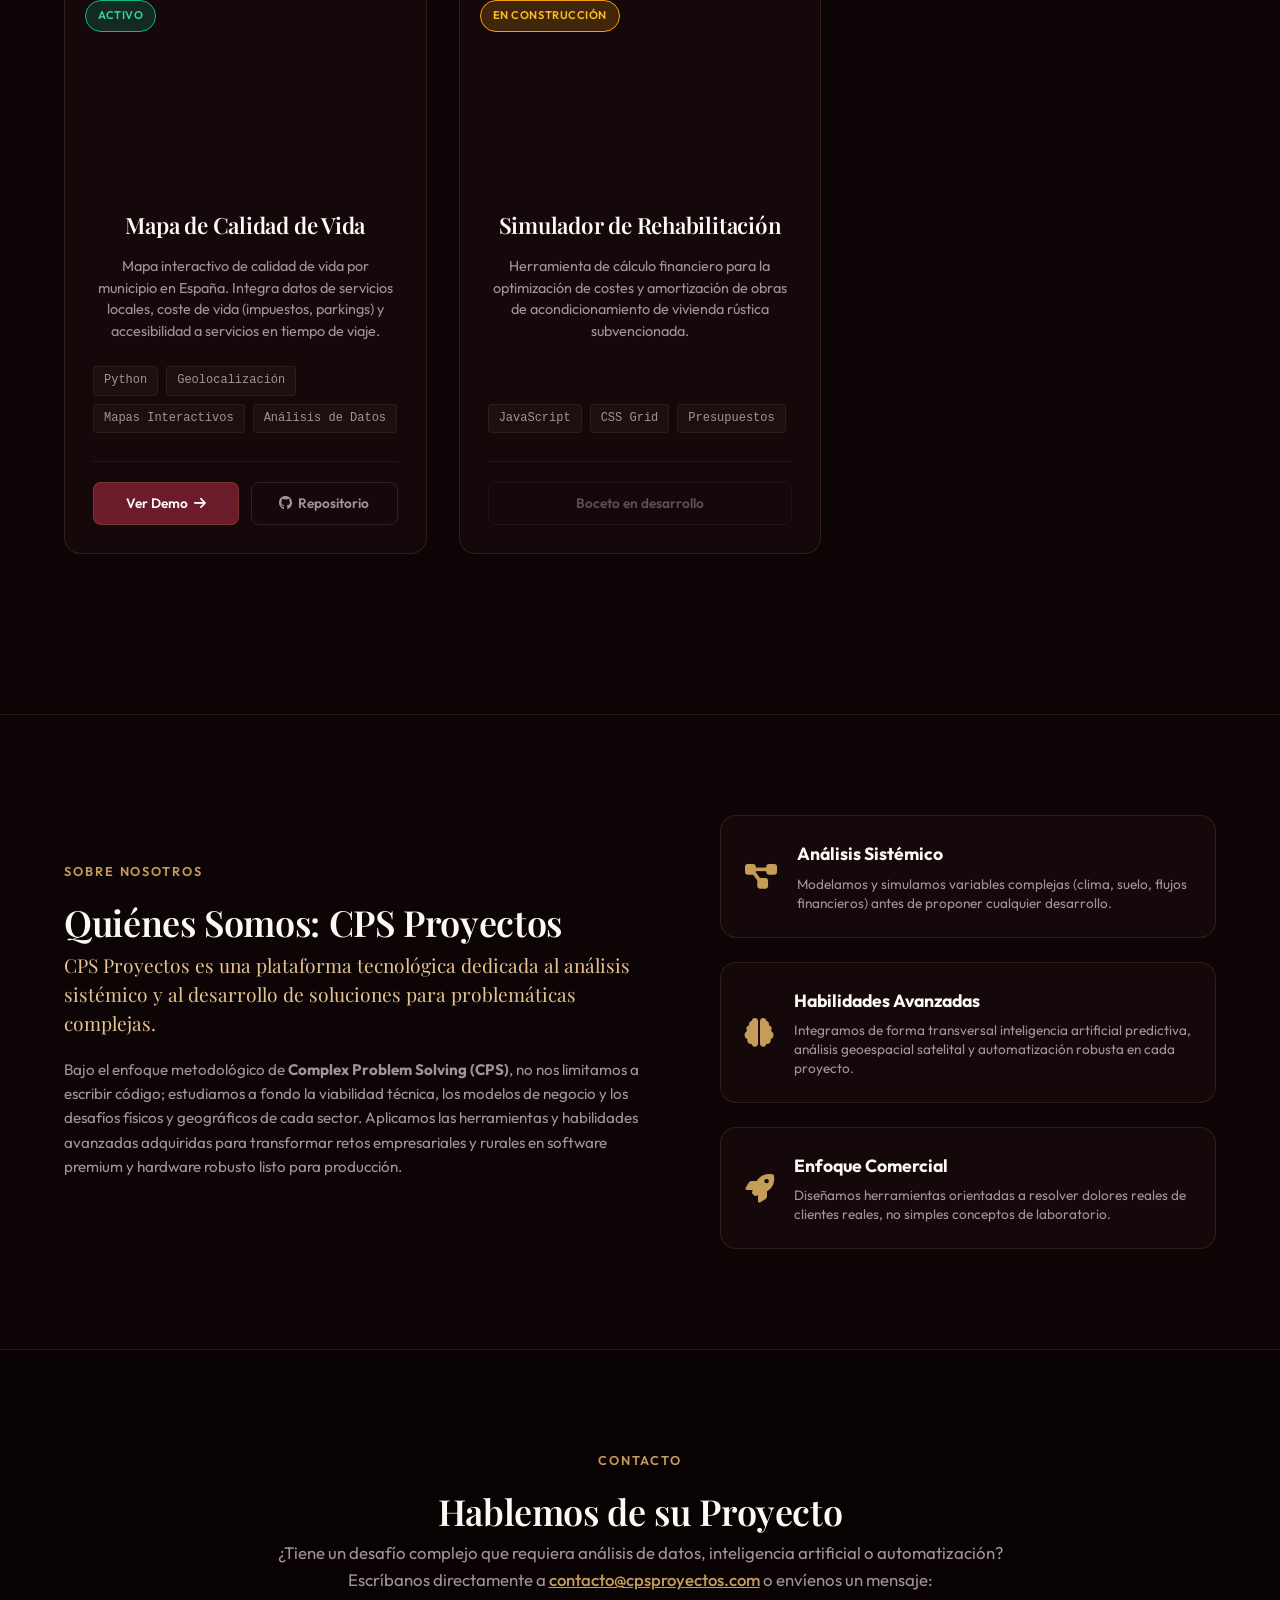
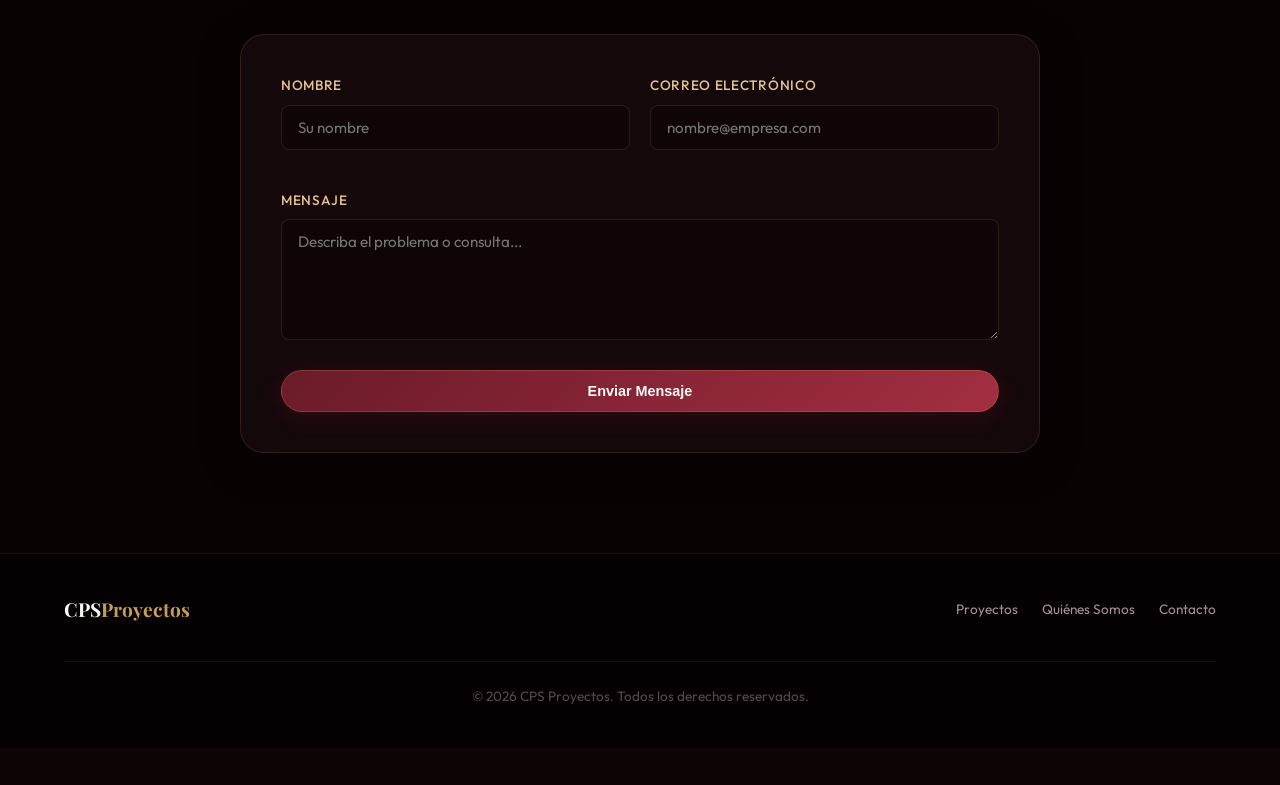
==== commit fbd0a727: "feat: redesign homepage copy, add Quiénes Somos and Contacto sections, and update navigation links" ====
--- a/index.html
+++ b/index.html
@@ -3,8 +3,8 @@
 <head>
   <meta charset="UTF-8">
   <meta name="viewport" content="width=device-width, initial-scale=1.0">
-  <title>CPS Proyectos — Escaparate Tecnológico de la Comunidad CPS</title>
-  <meta name="description" content="Plataforma showcase de proyectos tecnológicos creados por la comunidad del Máster en Problem Solving (CPS). Soluciones premium de ingeniería, software y hardware.">
+  <title>CPS Proyectos — Plataforma de Proyectos Complex Problem Solving</title>
+  <meta name="description" content="Plataforma de proyectos CPS donde se analizan de forma sistémica y se plantean soluciones a la problemática compleja. Soluciones de ingeniería y software.">
   
   <!-- Google Fonts -->
   <link rel="preconnect" href="https://fonts.googleapis.com">
@@ -27,6 +27,8 @@
       </a>
       <div class="nav-links">
         <a href="#proyectos">Proyectos</a>
+        <a href="#quienes-somos">Quiénes Somos</a>
+        <a href="#contacto">Contacto</a>
       </div>
     </div>
   </nav>
@@ -36,13 +38,13 @@
     <div class="hero-glow"></div>
     <div class="container hero-content">
       <div class="hero-badge">
-        <span></span> Lanzadera de Proyectos CPS
+        <span></span> Plataforma de Proyectos CPS
       </div>
       <h1 class="hero-title">
         Ingeniería Real para <span>Problemas Complejos</span>
       </h1>
       <p class="hero-subtitle">
-        Escaparate tecnológico de la comunidad de graduados del Máster en Problem Solving (CPS). Proyectos reales de hardware, IA predictiva y automatización listos para el mercado.
+        Plataforma de proyectos CPS donde se analizan de forma sistémica y se plantean soluciones a la problemática compleja según las herramientas y skills adquiridas. Proyectos reales listos para el mercado.
       </p>
       <div class="hero-actions">
         <a href="#proyectos" class="btn btn-primary">Explorar Showcase</a>
@@ -55,7 +57,7 @@
     <div class="container">
       <div class="section-header">
         <span class="section-tag">Showcase</span>
-        <h2 class="section-title">Proyectos Activos de la Comunidad</h2>
+        <h2 class="section-title">Proyectos Tecnológicos Activos</h2>
       <!-- BARRA DE FILTROS POR CATEGORÍA -->
       <div class="filter-bar">
         <button class="filter-btn active" onclick="filterProjects('all')">Todos</button>
@@ -206,7 +208,75 @@
     </div>
   </main>
 
-
+  <!-- SECCIÓN QUIÉNES SOMOS -->
+  <section id="quienes-somos" class="about-section">
+    <div class="container">
+      <div class="about-grid">
+        <div class="about-content">
+          <span class="section-tag">Sobre Nosotros</span>
+          <h2 class="section-title">Quiénes Somos: CPS Proyectos</h2>
+          <p class="about-lead">
+            CPS Proyectos es una plataforma tecnológica dedicada al análisis sistémico y al desarrollo de soluciones para problemáticas complejas.
+          </p>
+          <p class="about-text">
+            Bajo el enfoque metodológico de <strong>Complex Problem Solving (CPS)</strong>, no nos limitamos a escribir código; estudiamos a fondo la viabilidad técnica, los modelos de negocio y los desafíos físicos y geográficos de cada sector. Aplicamos las herramientas y habilidades avanzadas adquiridas para transformar retos empresariales y rurales en software premium y hardware robusto listo para producción.
+          </p>
+        </div>
+        <div class="about-features">
+          <div class="feature-item">
+            <div class="feature-icon"><i class="fas fa-project-diagram"></i></div>
+            <div class="feature-info">
+              <h4>Análisis Sistémico</h4>
+              <p>Modelamos y simulamos variables complejas (clima, suelo, flujos financieros) antes de proponer cualquier desarrollo.</p>
+            </div>
+          </div>
+          <div class="feature-item">
+            <div class="feature-icon"><i class="fas fa-brain"></i></div>
+            <div class="feature-info">
+              <h4>Habilidades Avanzadas</h4>
+              <p>Integramos de forma transversal inteligencia artificial predictiva, análisis geoespacial satelital y automatización robusta en cada proyecto.</p>
+            </div>
+          </div>
+          <div class="feature-item">
+            <div class="feature-icon"><i class="fas fa-rocket"></i></div>
+            <div class="feature-info">
+              <h4>Enfoque Comercial</h4>
+              <p>Diseñamos herramientas orientadas a resolver dolores reales de clientes reales, no simples conceptos de laboratorio.</p>
+            </div>
+          </div>
+        </div>
+      </div>
+    </div>
+  </section>
+
+  <!-- SECCIÓN CONTACTO -->
+  <section id="contacto" class="contact-section">
+    <div class="container">
+      <div class="contact-box">
+        <span class="section-tag">Contacto</span>
+        <h2 class="section-title">Hablemos de su Proyecto</h2>
+        <p class="contact-subtitle">¿Tiene un desafío complejo que requiera análisis de datos, inteligencia artificial o automatización? Escríbanos directamente a <a href="mailto:contacto@cpsproyectos.com" class="contact-email">contacto@cpsproyectos.com</a> o envíenos un mensaje:</p>
+        
+        <form class="contact-form" onsubmit="event.preventDefault(); alert('¡Mensaje enviado con éxito! Nos pondremos en contacto con usted a la brevedad.'); this.reset();">
+          <div class="form-row">
+            <div class="form-group">
+              <label for="name">Nombre</label>
+              <input type="text" id="name" required placeholder="Su nombre">
+            </div>
+            <div class="form-group">
+              <label for="email">Correo Electrónico</label>
+              <input type="email" id="email" required placeholder="nombre@empresa.com">
+            </div>
+          </div>
+          <div class="form-group">
+            <label for="message">Mensaje</label>
+            <textarea id="message" required rows="5" placeholder="Describa el problema o consulta..."></textarea>
+          </div>
+          <button type="submit" class="btn btn-primary" style="margin-top: 10px; width: 100%; justify-content: center;">Enviar Mensaje</button>
+        </form>
+      </div>
+    </div>
+  </section>
 
   <!-- FOOTER -->
   <footer>
@@ -216,6 +286,8 @@
       </div>
       <div class="footer-links">
         <a href="#proyectos">Proyectos</a>
+        <a href="#quienes-somos">Quiénes Somos</a>
+        <a href="#contacto">Contacto</a>
       </div>
       <div class="footer-copyright">
         &copy; 2026 CPS Proyectos. Todos los derechos reservados.
--- a/style.css
+++ b/style.css
@@ -607,3 +607,170 @@
     text-align: center;
   }
 }
+
+/* ==========================================================================
+   8. SECCIONES ADICIONALES (QUIÉNES SOMOS & CONTACTO)
+   ========================================================================== */
+
+/* Quiénes Somos */
+.about-section {
+  padding: 100px 0;
+  background: var(--bg-dark);
+  border-top: 1px solid var(--border-dark);
+}
+
+.about-grid {
+  display: grid;
+  grid-template-columns: 1.2fr 1fr;
+  gap: 60px;
+  align-items: center;
+}
+
+.about-lead {
+  font-size: 1.2rem;
+  color: var(--gold-light);
+  margin-bottom: 20px;
+  line-height: 1.5;
+  font-family: 'Playfair Display', serif;
+}
+
+.about-text {
+  color: var(--text-muted);
+  font-size: 0.95rem;
+  margin-bottom: 24px;
+}
+
+.about-features {
+  display: flex;
+  flex-direction: column;
+  gap: 24px;
+}
+
+.feature-item {
+  display: flex;
+  gap: 20px;
+  background: var(--bg-card);
+  padding: 24px;
+  border-radius: 16px;
+  border: 1px solid var(--border-dark);
+  transition: var(--transition);
+}
+
+.feature-item:hover {
+  transform: translateY(-2px);
+  border-color: rgba(198, 156, 89, 0.3);
+  box-shadow: var(--shadow-glow);
+}
+
+.feature-icon {
+  font-size: 1.8rem;
+  color: var(--gold);
+  display: flex;
+  align-items: center;
+  justify-content: center;
+}
+
+.feature-info h4 {
+  font-size: 1.1rem;
+  color: var(--cream);
+  margin-bottom: 6px;
+}
+
+.feature-info p {
+  color: var(--text-muted);
+  font-size: 0.85rem;
+  line-height: 1.4;
+}
+
+/* Contacto */
+.contact-section {
+  padding: 100px 0;
+  background: #080203;
+  border-top: 1px solid var(--border-dark);
+}
+
+.contact-box {
+  max-width: 800px;
+  margin: 0 auto;
+  text-align: center;
+}
+
+.contact-subtitle {
+  color: var(--text-muted);
+  margin-bottom: 40px;
+  font-size: 1.05rem;
+}
+
+.contact-email {
+  color: var(--gold);
+  text-decoration: underline;
+  font-weight: 500;
+}
+
+.contact-form {
+  background: var(--bg-card);
+  border: 1px solid var(--border-dark);
+  border-radius: 24px;
+  padding: 40px;
+  text-align: left;
+  box-shadow: 0 10px 40px rgba(0, 0, 0, 0.4);
+}
+
+.form-row {
+  display: grid;
+  grid-template-columns: 1fr 1fr;
+  gap: 20px;
+  margin-bottom: 20px;
+}
+
+.form-group {
+  margin-bottom: 20px;
+  display: flex;
+  flex-direction: column;
+  gap: 8px;
+}
+
+.form-group label {
+  font-size: 0.85rem;
+  font-weight: 500;
+  color: var(--gold-light);
+  text-transform: uppercase;
+  letter-spacing: 0.05em;
+}
+
+.form-group input,
+.form-group textarea {
+  background: rgba(13, 4, 6, 0.6);
+  border: 1px solid var(--border-dark);
+  border-radius: 8px;
+  padding: 12px 16px;
+  color: var(--text-light);
+  font-family: inherit;
+  font-size: 0.95rem;
+  transition: var(--transition);
+}
+
+.form-group input:focus,
+.form-group textarea:focus {
+  outline: none;
+  border-color: var(--gold);
+  box-shadow: 0 0 10px rgba(198, 156, 89, 0.2);
+}
+
+/* Responsividad Adicional */
+@media (max-width: 992px) {
+  .about-grid {
+    grid-template-columns: 1fr;
+    gap: 40px;
+  }
+}
+
+@media (max-width: 768px) {
+  .form-row {
+    grid-template-columns: 1fr;
+    gap: 0;
+  }
+  .contact-form {
+    padding: 24px;
+  }
+}
